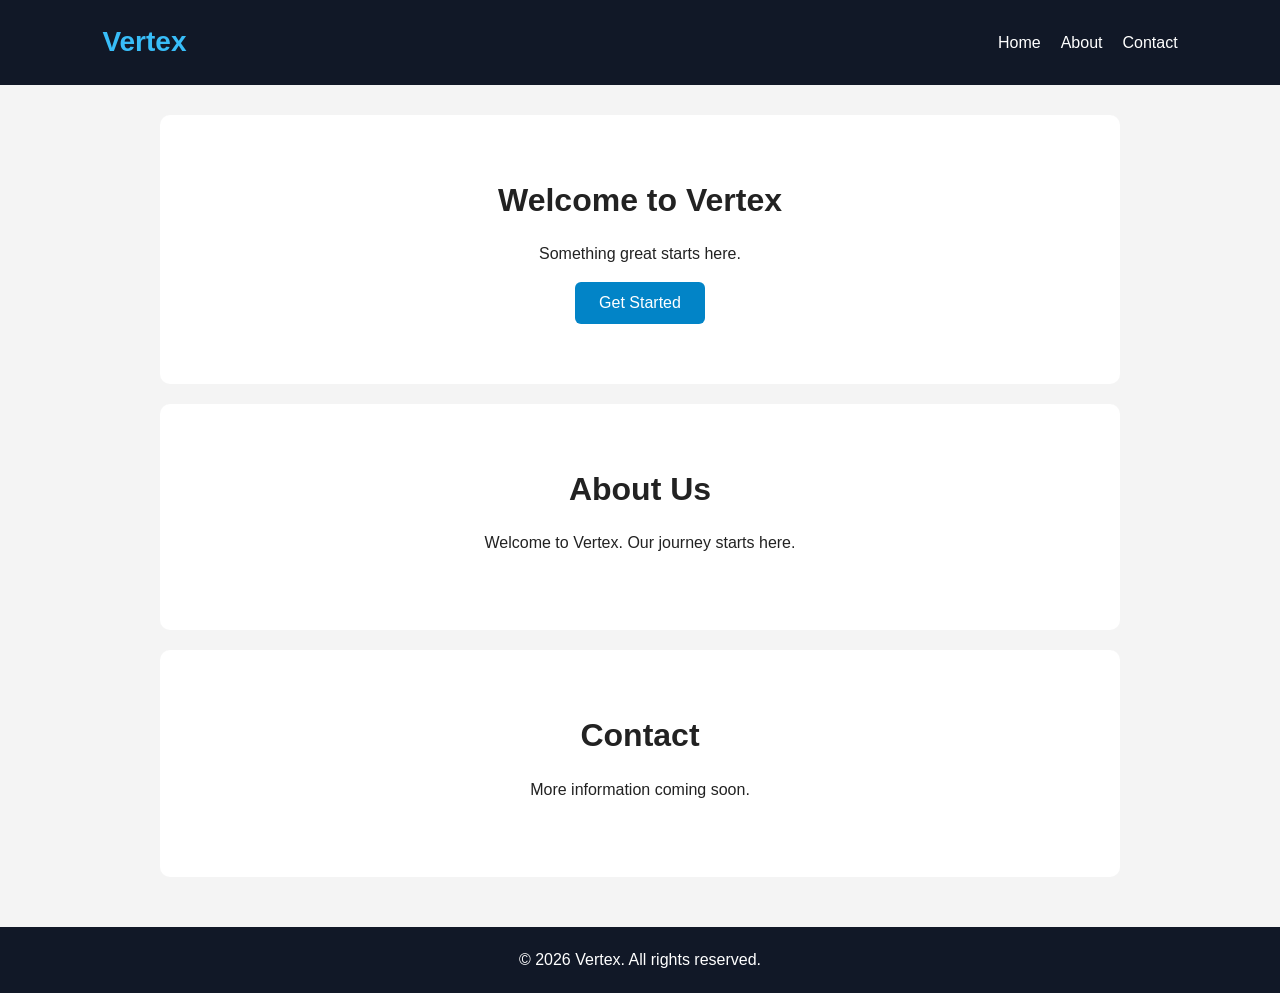
==== frontend/index.html @ fb4f537f "Initial website commit" ====
<!DOCTYPE html>

<html lang="en">
<head>
    <meta charset="UTF-8">
    <meta name="viewport" content="width=device-width, initial-scale=1.0">
    <title>Vertex</title>
    <link rel="stylesheet" href="css/style.css">
</head>
<body>


<header>
    <h1>Vertex</h1>
    <nav>
        <a href="#home">Home</a>
        <a href="#about">About</a>
        <a href="#contact">Contact</a>
    </nav>
</header>

<main>
    <section id="home">
        <h2>Welcome to Vertex</h2>
        <p>Something great starts here.</p>
        <button id="welcomeButton">Get Started</button>
    </section>

    <section id="about">
        <h2>About Us</h2>
        <p>Welcome to Vertex. Our journey starts here.</p>
    </section>

    <section id="contact">
        <h2>Contact</h2>
        <p>More information coming soon.</p>
    </section>
</main>

<footer>
    <p>&copy; <span id="year"></span> Vertex. All rights reserved.</p>
</footer>

<script src="js/script.js"></script>


</body>
</html>
---- frontend/css/style.css ----
* {
  margin: 0;
  padding: 0;
  box-sizing: border-box;
  }

html {
scroll-behavior: smooth;
}

body {
font-family: Arial, sans-serif;
background-color: #f4f4f4;
color: #222;
line-height: 1.6;
}

header {
background-color: #111827;
color: white;
padding: 20px 8%;
display: flex;
justify-content: space-between;
align-items: center;
flex-wrap: wrap;
gap: 15px;
}

header h1 {
font-size: 28px;
color: #38bdf8;
}

nav {
display: flex;
gap: 20px;
}

nav a {
color: white;
text-decoration: none;
}

nav a:hover {
color: #38bdf8;
}

main {
max-width: 1000px;
margin: auto;
padding: 30px 20px;
}

section {
padding: 60px 20px;
margin-bottom: 20px;
text-align: center;
background-color: white;
border-radius: 10px;
}

section h2 {
margin-bottom: 15px;
font-size: 32px;
}

section p {
margin-bottom: 15px;
}

button {
padding: 12px 24px;
background-color: #0284c7;
color: white;
border: none;
border-radius: 6px;
cursor: pointer;
font-size: 16px;
}

button:hover {
background-color: #0369a1;
}

footer {
background-color: #111827;
color: white;
text-align: center;
padding: 20px;
}

@media (max-width: 600px) {
header {
flex-direction: column;
text-align: center;
}


nav {
    flex-wrap: wrap;
    justify-content: center;
}

section {
    padding: 40px 15px;
}


}
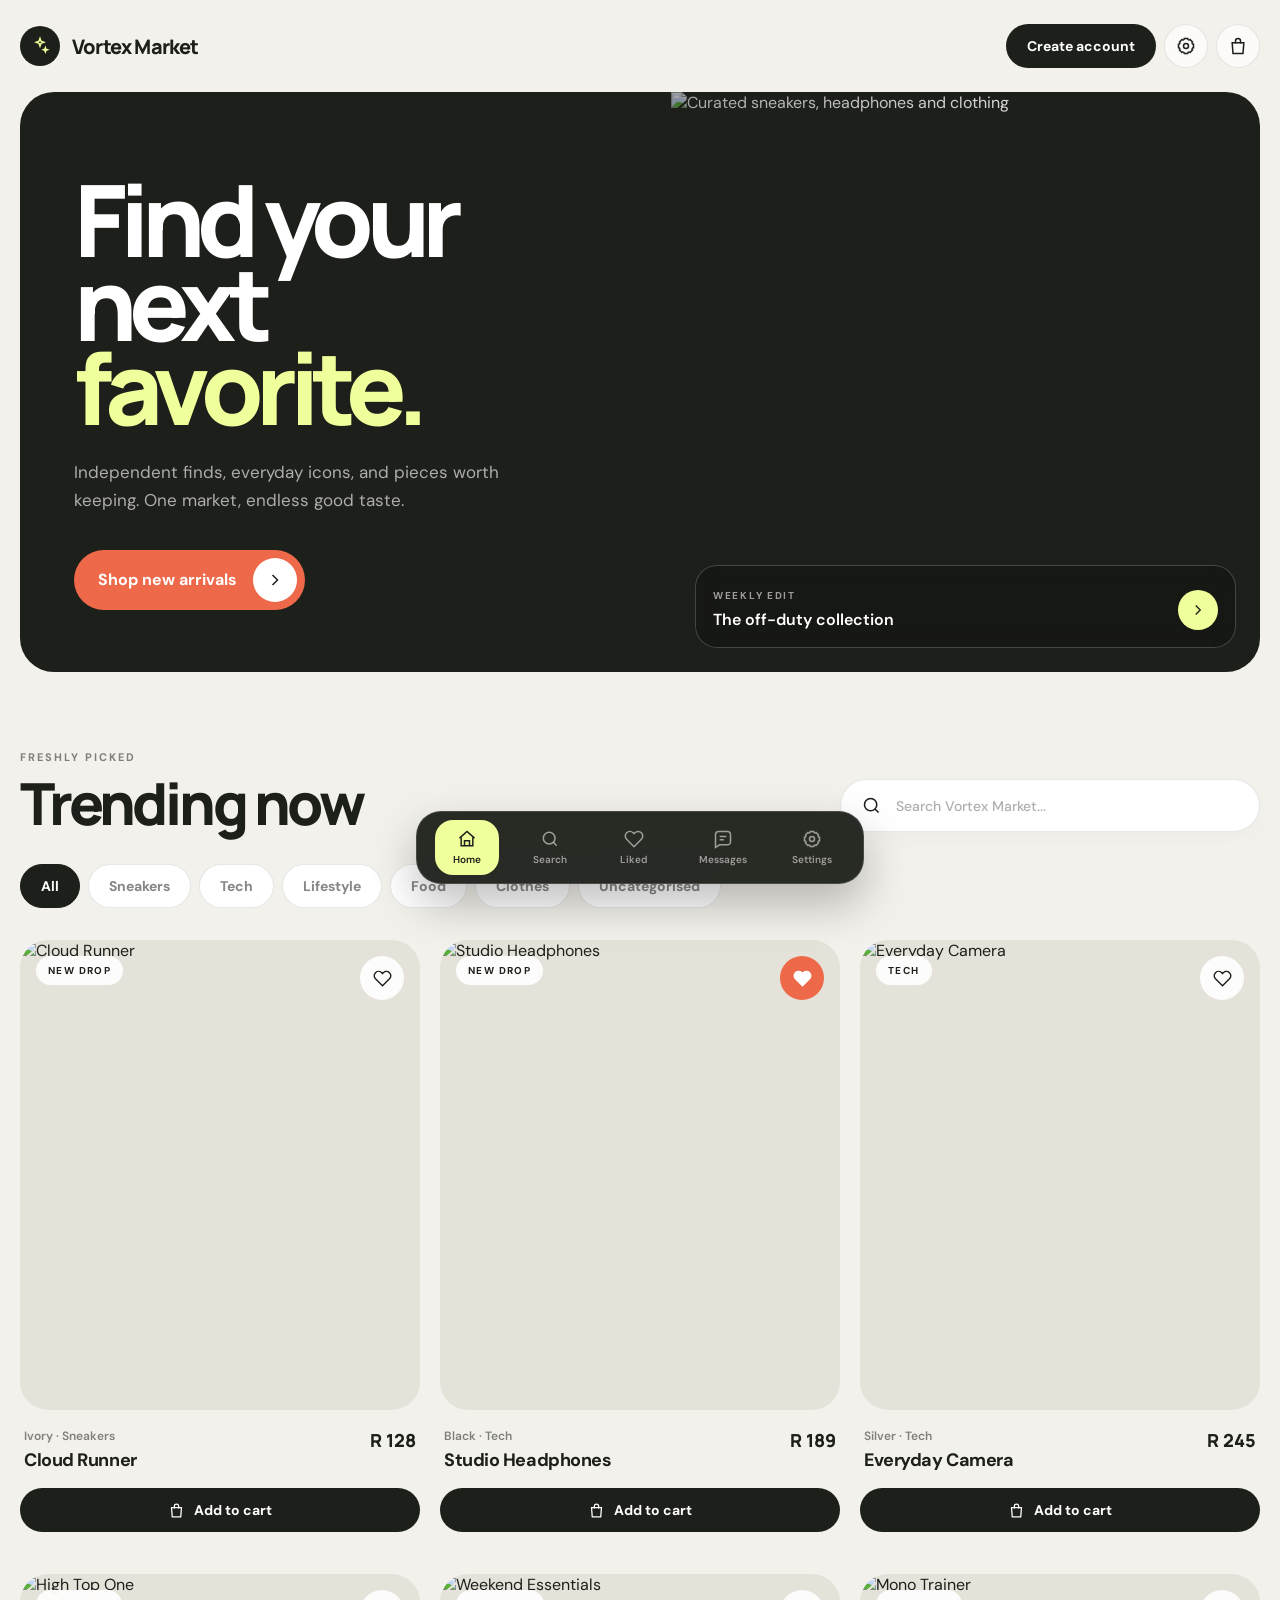
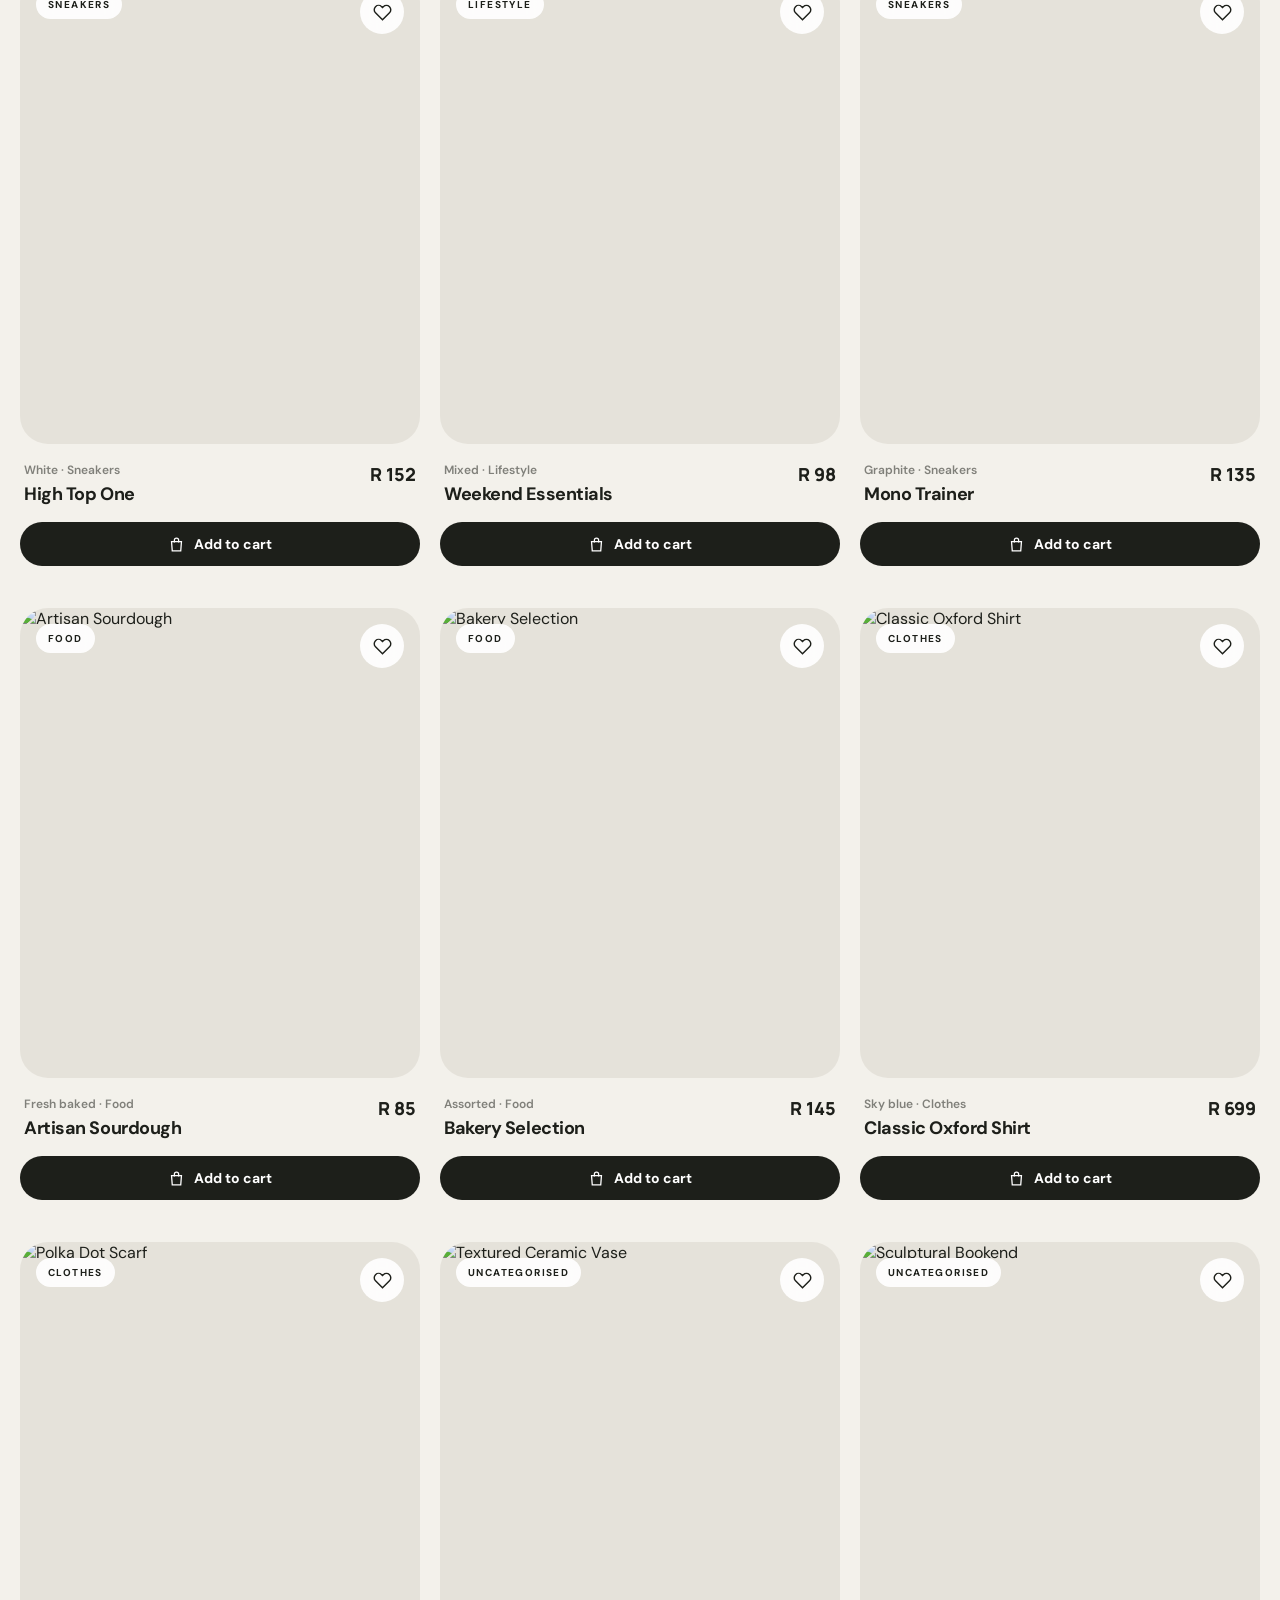
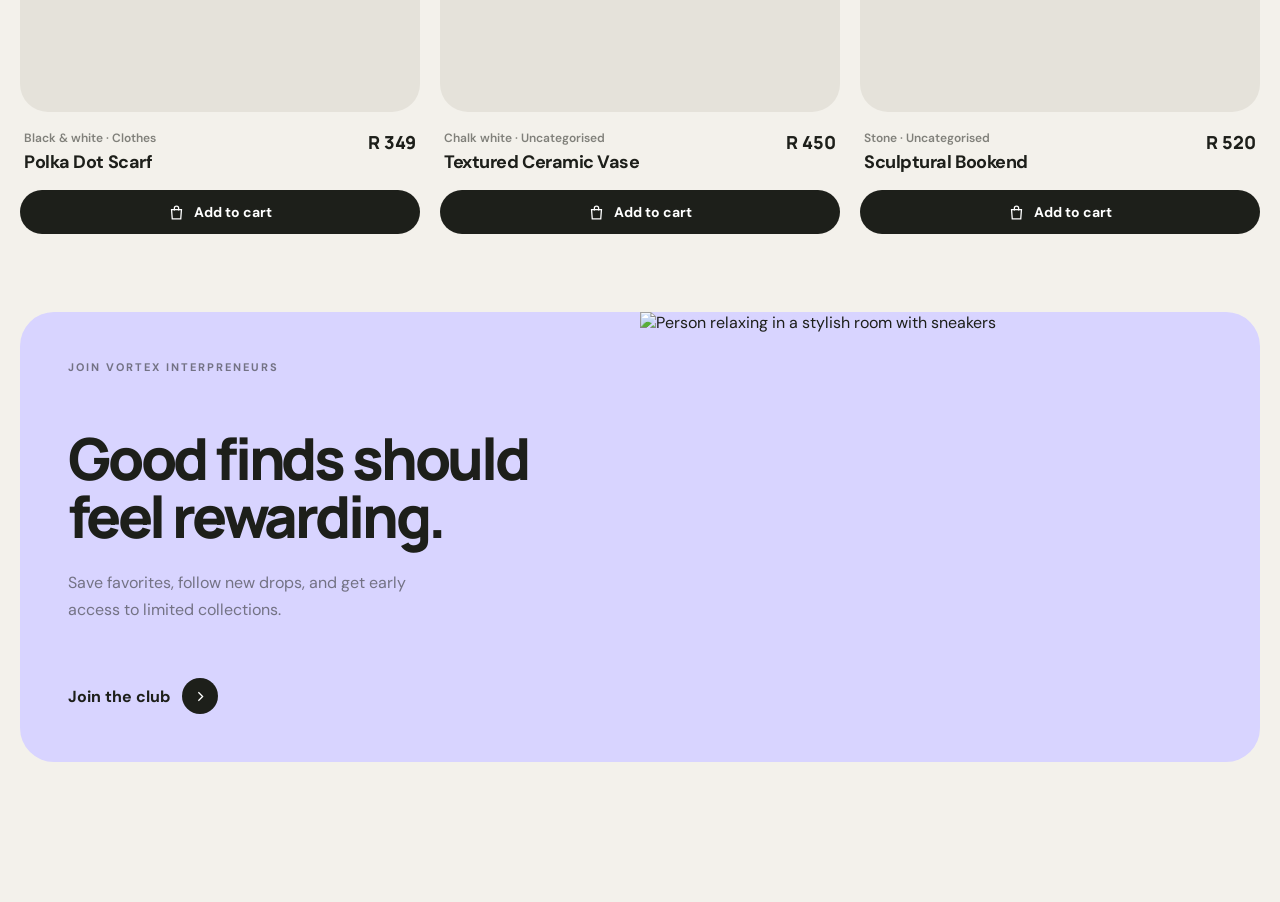
==== commit 9107c41d: "live 4" ====
--- a/frontend/index.html
+++ b/frontend/index.html
@@ -1,48 +1,241 @@
-<!DOCTYPE html>
-
+<!doctype html>
 <html lang="en">
-<head>
-    <meta charset="UTF-8">
-    <meta name="viewport" content="width=device-width, initial-scale=1.0">
-    <title>Vertex</title>
-    <link rel="stylesheet" href="css/style.css">
-</head>
-<body>
-
-
-<header>
-    <h1>Vertex</h1>
-    <nav>
-        <a href="#home">Home</a>
-        <a href="#about">About</a>
-        <a href="#contact">Contact</a>
+  <head>
+    <meta charset="UTF-8" />
+    <meta name="viewport" content="width=device-width, initial-scale=1.0" />
+    <meta
+      name="description"
+      content="Vortex Market — curated sneakers, tech, and lifestyle finds."
+    />
+    <title>Vortex Market</title>
+    <link rel="stylesheet" href="css/style.css" />
+  </head>
+
+  <body>
+    <!-- =========================================================
+         HTML SECTION — All visible page content starts here
+         ========================================================= -->
+
+    <!-- HEADER: brand, account, settings, and cart controls -->
+    <header class="header page-width" style="position: static">
+      <button class="brand" id="brandButton" type="button">
+        <span class="brand-mark" aria-hidden="true">
+          <svg width="20" height="20" viewBox="0 0 24 24" fill="none" stroke="currentColor" stroke-width="1.8">
+            <path d="m12 3 1.2 3.3 3.3 1.2-3.3 1.2L12 12l-1.2-3.3-3.3-1.2 3.3-1.2L12 3Z" />
+            <path d="m18.5 14 .7 1.8 1.8.7-1.8.7-.7 1.8-.7-1.8-1.8-.7 1.8-.7.7-1.8Z" />
+          </svg>
+        </span>
+        Vortex Market
+      </button>
+
+      <div class="header-actions">
+        <button class="account-button open-account" type="button">Create account</button>
+        <button class="round-button open-settings" aria-label="Open settings" type="button">
+          <svg width="20" height="20" viewBox="0 0 24 24" fill="none" stroke="currentColor" stroke-width="1.8">
+            <circle cx="12" cy="12" r="3" />
+            <path d="M19.4 15a1.7 1.7 0 0 0 .34 1.88l-2.83 2.83A1.7 1.7 0 0 0 15 19.4 1.7 1.7 0 0 0 14 21h-4a1.7 1.7 0 0 0-1.06-1.6 1.7 1.7 0 0 0-1.88.34l-2.83-2.83A1.7 1.7 0 0 0 4.6 15 1.7 1.7 0 0 0 3 14v-4a1.7 1.7 0 0 0 1.6-1.06 1.7 1.7 0 0 0-.34-1.88l2.83-2.83A1.7 1.7 0 0 0 9 4.6 1.7 1.7 0 0 0 10 3h4a1.7 1.7 0 0 0 1.06 1.6 1.7 1.7 0 0 0 1.88-.34l2.83 2.83A1.7 1.7 0 0 0 19.4 9 1.7 1.7 0 0 0 21 10v4a1.7 1.7 0 0 0-1.6 1Z" />
+          </svg>
+        </button>
+        <button class="round-button" aria-label="Open shopping cart" id="cartIconButton" type="button">
+          <svg width="20" height="20" viewBox="0 0 24 24" fill="none" stroke="currentColor" stroke-width="1.8">
+            <path d="M5 8h14l-1 13H6L5 8Z" />
+            <path d="M9 9V6a3 3 0 0 1 6 0v3" />
+          </svg>
+          <span class="cart-count" id="cartCount">0</span>
+        </button>
+      </div>
+    </header>
+
+    <main class="page-width">
+      <!-- HERO: main introduction and featured collection -->
+      <section class="hero">
+        <div class="hero-copy">
+          <div>
+            <h1 class="display-font">Find your<br />next <span>favorite.</span></h1>
+            <p class="hero-description">
+              Independent finds, everyday icons, and pieces worth keeping.
+              One market, endless good taste.
+            </p>
+            <button class="primary-button" id="shopButton" type="button">
+              Shop new arrivals
+              <span class="button-arrow">
+                <svg width="20" height="20" viewBox="0 0 24 24" fill="none" stroke="currentColor" stroke-width="1.8">
+                  <path d="m9 18 6-6-6-6" />
+                </svg>
+              </span>
+            </button>
+            <button class="mobile-account open-account" type="button">Create an account</button>
+          </div>
+        </div>
+
+        <div class="hero-image">
+          <img
+            src="https://images.unsplash.com/photo-1713929689473-572aeaa5ae12?auto=format&fit=crop&w=1400&q=90"
+            alt="Curated sneakers, headphones and clothing"
+          />
+          <div class="image-caption">
+            <div>
+              <small>Weekly edit</small>
+              <p>The off-duty collection</p>
+            </div>
+            <span class="caption-arrow">
+              <svg width="18" height="18" viewBox="0 0 24 24" fill="none" stroke="currentColor" stroke-width="1.8">
+                <path d="m9 18 6-6-6-6" />
+              </svg>
+            </span>
+          </div>
+        </div>
+      </section>
+
+      <!-- PRODUCT CATALOGUE: search, category filters, and product cards -->
+      <section class="products-section" id="products">
+        <div class="products-heading">
+          <div>
+            <p class="eyebrow">Freshly picked</p>
+            <h2>Trending now</h2>
+          </div>
+          <label class="search-box">
+            <svg width="21" height="21" viewBox="0 0 24 24" fill="none" stroke="currentColor" stroke-width="1.8">
+              <circle cx="11" cy="11" r="7" />
+              <path d="m20 20-4-4" />
+            </svg>
+            <input id="searchInput" type="search" placeholder="Search Vortex Market..." aria-label="Search the market" />
+          </label>
+        </div>
+
+        <div class="categories" aria-label="Product categories">
+          <button class="category-button active" data-category="All" type="button">All</button>
+          <button class="category-button" data-category="Sneakers" type="button">Sneakers</button>
+          <button class="category-button" data-category="Tech" type="button">Tech</button>
+          <button class="category-button" data-category="Lifestyle" type="button">Lifestyle</button>
+          <button class="category-button" data-category="Food" type="button">Food</button>
+          <button class="category-button" data-category="Clothes" type="button">Clothes</button>
+          <button class="category-button" data-category="Uncategorised" type="button">Uncategorised</button>
+        </div>
+
+        <!-- JavaScript places the product cards inside this grid. -->
+        <div class="product-grid" id="productGrid"></div>
+
+        <div class="empty-state" id="emptyState">
+          <h3>No finds yet</h3>
+          <p>Try another search or category.</p>
+        </div>
+      </section>
+
+      <!-- PROMOTION: invitation to join Vortex Market -->
+      <section class="promo">
+        <div class="promo-copy">
+          <button class="eyebrow promo-account-link open-account" type="button">
+            Join Vortex Interpreneurs
+          </button>
+          <div>
+            <h2>Good finds should feel rewarding.</h2>
+            <p class="promo-description">
+              Save favorites, follow new drops, and get early access to limited collections.
+            </p>
+            <button class="text-button open-account" type="button">
+              Join the club
+              <span>
+                <svg width="17" height="17" viewBox="0 0 24 24" fill="none" stroke="currentColor" stroke-width="1.8">
+                  <path d="m9 18 6-6-6-6" />
+                </svg>
+              </span>
+            </button>
+          </div>
+        </div>
+        <div class="promo-image">
+          <img
+            src="https://images.unsplash.com/photo-1677506061825-7fa34e588274?auto=format&fit=crop&w=1200&q=85"
+            alt="Person relaxing in a stylish room with sneakers"
+          />
+        </div>
+      </section>
+    </main>
+
+    <!-- SETTINGS PANEL: shopper preferences -->
+    <aside class="settings-panel" id="settingsPanel">
+      <div class="panel-heading">
+        <div>
+          <p class="eyebrow">Preferences</p>
+          <h2>Market settings</h2>
+        </div>
+        <button class="close-button" id="closeSettings" aria-label="Close settings" type="button">&times;</button>
+      </div>
+      <label class="setting-row">Price alerts <input type="checkbox" checked /></label>
+      <label class="setting-row">New drop updates <input type="checkbox" checked /></label>
+    </aside>
+
+    <!-- ACCOUNT MODAL: registration form -->
+    <div class="modal-backdrop" id="accountBackdrop">
+      <section class="account-modal" role="dialog" aria-modal="true" aria-labelledby="accountTitle">
+        <div class="panel-heading">
+          <div>
+            <h2 id="accountTitle">Create account</h2>
+          </div>
+          <button class="close-button" id="closeAccount" aria-label="Close account form" type="button">&times;</button>
+        </div>
+        <form class="account-form" id="accountForm">
+          <label>
+            Full name
+            <input type="text" placeholder="Your name" required />
+          </label>
+          <label>
+            Email address
+            <input type="email" placeholder="you@example.com" required />
+          </label>
+          <label>
+            Password
+            <input name="password" type="password" placeholder="At least 6 characters" minlength="6" required />
+          </label>
+          <label>
+            Confirm password
+            <input name="confirmPassword" type="password" placeholder="Enter your password again" minlength="6" required />
+          </label>
+          <button class="submit-button" type="submit">Create my account</button>
+          <p class="form-note">By joining, you agree to the Vortex Market terms.</p>
+        </form>
+      </section>
+    </div>
+
+    <!-- BOTTOM NAVIGATION: home, search, liked items, messages, and settings -->
+    <nav class="bottom-nav" aria-label="Main navigation">
+      <button class="nav-button active" data-action="home" type="button">
+        <svg width="20" height="20" viewBox="0 0 24 24" fill="none" stroke="currentColor" stroke-width="1.8">
+          <path d="m3 11 9-8 9 8" />
+          <path d="M5 10v10h14V10M9 20v-6h6v6" />
+        </svg>
+        Home
+      </button>
+      <button class="nav-button" data-action="search" type="button">
+        <svg width="20" height="20" viewBox="0 0 24 24" fill="none" stroke="currentColor" stroke-width="1.8">
+          <circle cx="11" cy="11" r="7" />
+          <path d="m20 20-4-4" />
+        </svg>
+        Search
+      </button>
+      <button class="nav-button" data-action="liked" type="button">
+        <svg width="20" height="20" viewBox="0 0 24 24" fill="none" stroke="currentColor" stroke-width="1.8">
+          <path d="M20.84 4.61a5.5 5.5 0 0 0-7.78 0L12 5.67l-1.06-1.06a5.5 5.5 0 0 0-7.78 7.78L12 21.23l8.84-8.84a5.5 5.5 0 0 0 0-7.78Z" />
+        </svg>
+        Liked
+      </button>
+      <button class="nav-button" data-action="messages" type="button">
+        <svg width="20" height="20" viewBox="0 0 24 24" fill="none" stroke="currentColor" stroke-width="1.8">
+          <path d="M21 15a4 4 0 0 1-4 4H8l-5 3V7a4 4 0 0 1 4-4h10a4 4 0 0 1 4 4Z" />
+          <path d="M8 9h8M8 13h5" />
+        </svg>
+        Messages
+      </button>
+      <button class="nav-button open-settings" data-action="settings" type="button">
+        <svg width="20" height="20" viewBox="0 0 24 24" fill="none" stroke="currentColor" stroke-width="1.8">
+          <circle cx="12" cy="12" r="3" />
+          <path d="M19.4 15a1.7 1.7 0 0 0 .34 1.88l-2.83 2.83A1.7 1.7 0 0 0 15 19.4 1.7 1.7 0 0 0 14 21h-4a1.7 1.7 0 0 0-1.06-1.6 1.7 1.7 0 0 0-1.88.34l-2.83-2.83A1.7 1.7 0 0 0 4.6 15 1.7 1.7 0 0 0 3 14v-4a1.7 1.7 0 0 0 1.6-1.06 1.7 1.7 0 0 0-.34-1.88l2.83-2.83A1.7 1.7 0 0 0 9 4.6 1.7 1.7 0 0 0 10 3h4a1.7 1.7 0 0 0 1.06 1.6 1.7 1.7 0 0 0 1.88-.34l2.83 2.83A1.7 1.7 0 0 0 19.4 9 1.7 1.7 0 0 0 21 10v4a1.7 1.7 0 0 0-1.6 1Z" />
+        </svg>
+        Settings
+      </button>
     </nav>
-</header>
-
-<main>
-    <section id="home">
-        <h2>Welcome to Vertex</h2>
-        <p>Something great starts here.</p>
-        <button id="welcomeButton">Get Started</button>
-    </section>
-
-    <section id="about">
-        <h2>About Us</h2>
-        <p>Welcome to Vertex. Our journey starts here.</p>
-    </section>
-
-    <section id="contact">
-        <h2>Contact</h2>
-        <p>More information coming soon.</p>
-    </section>
-</main>
-
-<footer>
-    <p>&copy; <span id="year"></span> Vertex. All rights reserved.</p>
-</footer>
-
-<script src="js/script.js"></script>
-
-
-</body>
+
+    <div class="toast" id="toast" role="status"></div>
+    <script src="js/script.js" defer></script>
+  </body>
 </html>
--- a/frontend/css/style.css
+++ b/frontend/css/style.css
@@ -1,109 +1,940 @@
+@import url("https://fonts.googleapis.com/css2?family=DM+Sans:wght@400;500;600;700&family=Manrope:wght@600;700;800&display=swap");
+
+/* 1. Global settings and base styles */
+:root {
+  --ink: #1d1f1a;
+  --paper: #f3f1eb;
+  --white: #ffffff;
+  --orange: #ee684a;
+  --lime: #efff9b;
+  --purple: #d8d4ff;
+  --muted: rgba(23, 24, 20, 0.52);
+  --line: rgba(23, 24, 20, 0.1);
+}
+
 * {
+  box-sizing: border-box;
+}
+
+html {
+  scroll-behavior: smooth;
+}
+
+body {
   margin: 0;
+  min-width: 320px;
+  min-height: 100vh;
+  background: var(--paper);
+  color: var(--ink);
+  font-family: "DM Sans", sans-serif;
+}
+
+body.modal-open {
+  overflow: hidden;
+}
+
+button,
+input {
+  font: inherit;
+}
+
+button {
+  border: 0;
+  cursor: pointer;
+}
+
+img {
+  display: block;
+  max-width: 100%;
+}
+
+.display-font {
+  font-family: "Manrope", sans-serif;
+}
+
+.page-width {
+  width: min(100% - 40px, 1344px);
+  margin-inline: auto;
+}
+
+/* 2. Header and action buttons */
+.header {
+  display: flex;
+  align-items: center;
+  justify-content: space-between;
+  padding-block: 24px;
+}
+
+.brand {
+  display: flex;
+  align-items: center;
+  gap: 12px;
   padding: 0;
-  box-sizing: border-box;
-  }
-
-html {
-scroll-behavior: smooth;
-}
-
-body {
-font-family: Arial, sans-serif;
-background-color: #f4f4f4;
-color: #222;
-line-height: 1.6;
-}
-
-header {
-background-color: #111827;
-color: white;
-padding: 20px 8%;
-display: flex;
-justify-content: space-between;
-align-items: center;
-flex-wrap: wrap;
-gap: 15px;
-}
-
-header h1 {
-font-size: 28px;
-color: #38bdf8;
-}
-
-nav {
-display: flex;
-gap: 20px;
-}
-
-nav a {
-color: white;
-text-decoration: none;
-}
-
-nav a:hover {
-color: #38bdf8;
-}
-
-main {
-max-width: 1000px;
-margin: auto;
-padding: 30px 20px;
-}
-
-section {
-padding: 60px 20px;
-margin-bottom: 20px;
-text-align: center;
-background-color: white;
-border-radius: 10px;
-}
-
-section h2 {
-margin-bottom: 15px;
-font-size: 32px;
-}
-
-section p {
-margin-bottom: 15px;
-}
-
-button {
-padding: 12px 24px;
-background-color: #0284c7;
-color: white;
-border: none;
-border-radius: 6px;
-cursor: pointer;
-font-size: 16px;
-}
-
-button:hover {
-background-color: #0369a1;
-}
-
-footer {
-background-color: #111827;
-color: white;
-text-align: center;
-padding: 20px;
-}
-
-@media (max-width: 600px) {
-header {
-flex-direction: column;
-text-align: center;
-}
-
-
-nav {
-    flex-wrap: wrap;
-    justify-content: center;
-}
-
-section {
-    padding: 40px 15px;
-}
-
-
-}
+  background: transparent;
+  color: var(--ink);
+  font-family: "Manrope", sans-serif;
+  font-size: 20px;
+  font-weight: 800;
+  letter-spacing: -0.04em;
+}
+
+.brand-mark {
+  display: grid;
+  width: 40px;
+  height: 40px;
+  place-items: center;
+  border-radius: 50%;
+  background: var(--ink);
+  color: var(--lime);
+  transition: transform 180ms ease;
+}
+
+.brand:hover .brand-mark {
+  transform: rotate(12deg);
+}
+
+.header-actions {
+  display: flex;
+  align-items: center;
+  gap: 8px;
+}
+
+.round-button {
+  position: relative;
+  display: grid;
+  width: 44px;
+  height: 44px;
+  place-items: center;
+  border: 1px solid var(--line);
+  border-radius: 50%;
+  background: rgba(255, 255, 255, 0.72);
+  color: var(--ink);
+  transition:
+    transform 180ms ease,
+    background 180ms ease;
+}
+
+.round-button:hover {
+  transform: translateY(-2px);
+  background: var(--white);
+}
+
+.account-button {
+  padding: 13px 21px;
+  border-radius: 999px;
+  background: var(--ink);
+  color: var(--white);
+  font-size: 14px;
+  font-weight: 700;
+  transition: transform 180ms ease;
+}
+
+.account-button:hover {
+  transform: translateY(-2px);
+}
+
+.cart-count {
+  position: absolute;
+  top: -5px;
+  right: -5px;
+  display: none;
+  min-width: 20px;
+  height: 20px;
+  padding-inline: 5px;
+  place-items: center;
+  border-radius: 999px;
+  background: var(--orange);
+  color: var(--white);
+  font-size: 10px;
+  font-weight: 700;
+}
+
+.cart-count.visible {
+  display: grid;
+}
+
+/* 3. Hero section */
+.hero {
+  display: grid;
+  min-height: 580px;
+  overflow: hidden;
+  border-radius: 34px;
+  background: var(--ink);
+  color: var(--white);
+  grid-template-columns: 1.05fr 0.95fr;
+}
+
+.hero-copy {
+  z-index: 1;
+  display: flex;
+  flex-direction: column;
+  justify-content: space-between;
+  padding: 54px;
+}
+
+.pill {
+  width: fit-content;
+  padding: 9px 16px;
+  border: 1px solid rgba(255, 255, 255, 0.2);
+  border-radius: 999px;
+  background: rgba(255, 255, 255, 0.1);
+  font-size: 11px;
+  font-weight: 700;
+  letter-spacing: 0.2em;
+  text-transform: uppercase;
+}
+
+.hero h1 {
+  margin: 32px 0 0;
+  font-size: clamp(58px, 7.8vw, 118px);
+  font-weight: 800;
+  letter-spacing: -0.075em;
+  line-height: 0.84;
+}
+
+.hero h1 span {
+  color: var(--lime);
+}
+
+.hero-description {
+  max-width: 440px;
+  margin: 28px 0 36px;
+  color: rgba(255, 255, 255, 0.64);
+  font-size: 17px;
+  line-height: 1.65;
+}
+
+.primary-button {
+  display: flex;
+  width: fit-content;
+  align-items: center;
+  gap: 16px;
+  padding: 8px 8px 8px 24px;
+  border-radius: 999px;
+  background: var(--orange);
+  color: var(--white);
+  font-weight: 700;
+  transition:
+    transform 180ms ease,
+    background 180ms ease;
+}
+
+.primary-button:hover {
+  transform: translateY(-3px);
+  background: #f27659;
+}
+
+.button-arrow {
+  display: grid;
+  width: 44px;
+  height: 44px;
+  place-items: center;
+  border-radius: 50%;
+  background: var(--white);
+  color: var(--ink);
+}
+
+.mobile-account {
+  display: none;
+  width: fit-content;
+  margin-top: 16px;
+  padding: 0;
+  border-bottom: 1px solid rgba(255, 255, 255, 0.3);
+  background: transparent;
+  color: rgba(255, 255, 255, 0.75);
+  font-size: 14px;
+  font-weight: 700;
+}
+
+.hero-image {
+  position: relative;
+  min-height: 420px;
+  overflow: hidden;
+}
+
+.hero-image > img {
+  width: 100%;
+  height: 100%;
+  object-fit: cover;
+}
+
+.hero-image::after {
+  position: absolute;
+  inset: 0;
+  background: linear-gradient(90deg, rgba(29, 31, 26, 0.4), transparent);
+  content: "";
+}
+
+.image-caption {
+  position: absolute;
+  z-index: 1;
+  right: 24px;
+  bottom: 24px;
+  left: 24px;
+  display: flex;
+  align-items: end;
+  justify-content: space-between;
+  padding: 17px;
+  border: 1px solid rgba(255, 255, 255, 0.2);
+  border-radius: 22px;
+  background: rgba(0, 0, 0, 0.22);
+  backdrop-filter: blur(12px);
+}
+
+.image-caption small {
+  color: rgba(255, 255, 255, 0.58);
+  font-size: 10px;
+  font-weight: 700;
+  letter-spacing: 0.17em;
+  text-transform: uppercase;
+}
+
+.image-caption p {
+  margin: 5px 0 0;
+  font-weight: 600;
+}
+
+.caption-arrow {
+  display: grid;
+  width: 40px;
+  height: 40px;
+  place-items: center;
+  border-radius: 50%;
+  background: var(--lime);
+  color: var(--ink);
+}
+
+/* 4. Product catalogue, search, and filters */
+.products-section {
+  padding-block: 78px;
+  scroll-margin-top: 24px;
+}
+
+.products-heading {
+  display: flex;
+  align-items: end;
+  justify-content: space-between;
+  gap: 30px;
+}
+
+.eyebrow {
+  margin: 0;
+  color: var(--muted);
+  font-size: 11px;
+  font-weight: 700;
+  letter-spacing: 0.18em;
+  text-transform: uppercase;
+}
+
+.products-heading h2,
+.promo h2 {
+  margin: 10px 0 0;
+  font-family: "Manrope", sans-serif;
+  font-size: clamp(40px, 5vw, 58px);
+  font-weight: 800;
+  letter-spacing: -0.055em;
+  line-height: 1;
+}
+
+.search-box {
+  display: flex;
+  width: min(100%, 420px);
+  align-items: center;
+  gap: 12px;
+  padding: 15px 20px;
+  border: 1px solid var(--line);
+  border-radius: 999px;
+  background: var(--white);
+  box-shadow: 0 5px 18px rgba(0, 0, 0, 0.025);
+}
+
+.search-box input {
+  width: 100%;
+  border: 0;
+  outline: 0;
+  background: transparent;
+  color: var(--ink);
+  font-size: 14px;
+  font-weight: 500;
+}
+
+.search-box input::placeholder {
+  color: rgba(23, 24, 20, 0.35);
+}
+
+.categories {
+  display: flex;
+  gap: 8px;
+  margin-top: 32px;
+  overflow-x: auto;
+  scrollbar-width: none;
+}
+
+.categories::-webkit-scrollbar {
+  display: none;
+}
+
+.category-button {
+  flex: 0 0 auto;
+  padding: 12px 20px;
+  border: 1px solid var(--line);
+  border-radius: 999px;
+  background: var(--white);
+  color: var(--muted);
+  font-size: 14px;
+  font-weight: 700;
+  transition: 180ms ease;
+}
+
+.category-button:hover {
+  border-color: rgba(0, 0, 0, 0.28);
+  color: var(--ink);
+}
+
+.category-button.active {
+  border-color: var(--ink);
+  background: var(--ink);
+  color: var(--white);
+}
+
+.product-grid {
+  display: grid;
+  margin-top: 32px;
+  gap: 42px 20px;
+  grid-template-columns: repeat(3, 1fr);
+}
+
+.product-card {
+  min-width: 0;
+  animation: reveal 500ms both;
+}
+
+.product-image {
+  position: relative;
+  aspect-ratio: 4 / 4.7;
+  overflow: hidden;
+  border-radius: 28px;
+  background: #e5e2da;
+}
+
+.product-image img {
+  width: 100%;
+  height: 100%;
+  object-fit: cover;
+  transition: transform 600ms ease;
+}
+
+.product-card:hover .product-image img {
+  transform: scale(1.04);
+}
+
+.product-tag {
+  position: absolute;
+  top: 16px;
+  left: 16px;
+  padding: 8px 12px;
+  border-radius: 999px;
+  background: rgba(255, 255, 255, 0.9);
+  font-size: 10px;
+  font-weight: 700;
+  letter-spacing: 0.14em;
+  text-transform: uppercase;
+  backdrop-filter: blur(8px);
+}
+
+.like-button {
+  position: absolute;
+  top: 16px;
+  right: 16px;
+  display: grid;
+  width: 44px;
+  height: 44px;
+  place-items: center;
+  border-radius: 50%;
+  background: rgba(255, 255, 255, 0.9);
+  color: var(--ink);
+  backdrop-filter: blur(8px);
+  transition:
+    transform 180ms ease,
+    background 180ms ease;
+}
+
+.like-button:hover {
+  transform: scale(1.07);
+}
+
+.like-button.liked {
+  background: var(--orange);
+  color: var(--white);
+}
+
+.like-button.liked svg {
+  fill: currentColor;
+}
+
+.product-info {
+  display: flex;
+  align-items: start;
+  justify-content: space-between;
+  gap: 18px;
+  padding: 18px 4px 0;
+}
+
+.product-meta {
+  margin: 0;
+  color: var(--muted);
+  font-size: 12px;
+  font-weight: 600;
+}
+
+.product-name {
+  margin: 4px 0 0;
+  font-size: 18px;
+  font-weight: 700;
+  letter-spacing: -0.025em;
+}
+
+.product-price {
+  margin: 0;
+  font-family: "Manrope", sans-serif;
+  font-size: 18px;
+  font-weight: 800;
+}
+
+.cart-button {
+  display: flex;
+  width: 100%;
+  align-items: center;
+  justify-content: center;
+  gap: 9px;
+  margin-top: 16px;
+  padding: 13px;
+  border-radius: 999px;
+  background: var(--ink);
+  color: var(--white);
+  font-size: 14px;
+  font-weight: 700;
+  transition: background 180ms ease;
+}
+
+.cart-button:hover {
+  background: var(--orange);
+}
+
+.cart-button.added {
+  background: var(--purple);
+  color: var(--ink);
+}
+
+.empty-state {
+  display: none;
+  margin-top: 32px;
+  padding: 70px 20px;
+  border: 1px dashed rgba(0, 0, 0, 0.2);
+  border-radius: 28px;
+  text-align: center;
+}
+
+.empty-state h3 {
+  margin: 0;
+  font-size: 21px;
+}
+
+.empty-state p {
+  margin: 8px 0 0;
+  color: var(--muted);
+  font-size: 14px;
+}
+
+/* 5. Promotional section */
+.promo {
+  display: grid;
+  overflow: hidden;
+  margin-bottom: 140px;
+  border-radius: 34px;
+  background: var(--purple);
+  grid-template-columns: 1fr 1fr;
+}
+
+.promo-copy {
+  display: flex;
+  flex-direction: column;
+  justify-content: space-between;
+  padding: 48px;
+}
+
+.promo h2 {
+  max-width: 520px;
+  margin-top: 55px;
+}
+
+.promo-description {
+  max-width: 390px;
+  margin: 24px 0 55px;
+  color: var(--muted);
+  line-height: 1.7;
+}
+
+.promo-account-link {
+  padding: 0;
+  background: transparent;
+  text-align: left;
+}
+
+.promo-account-link:hover {
+  text-decoration: underline;
+}
+
+.text-button {
+  display: flex;
+  width: fit-content;
+  align-items: center;
+  gap: 12px;
+  padding: 0;
+  background: transparent;
+  color: var(--ink);
+  font-weight: 700;
+}
+
+.text-button span {
+  display: grid;
+  width: 36px;
+  height: 36px;
+  place-items: center;
+  border-radius: 50%;
+  background: var(--ink);
+  color: var(--white);
+}
+
+.promo-image {
+  min-height: 430px;
+}
+
+.promo-image img {
+  width: 100%;
+  height: 100%;
+  object-fit: cover;
+}
+
+/* 6. Fixed bottom navigation */
+.bottom-nav {
+  position: fixed;
+  z-index: 40;
+  right: 50%;
+  bottom: 16px;
+  display: flex;
+  width: min(calc(100% - 32px), 448px);
+  justify-content: space-around;
+  padding: 8px;
+  transform: translateX(50%);
+  border: 1px solid rgba(255, 255, 255, 0.15);
+  border-radius: 25px;
+  background: rgba(29, 31, 26, 0.95);
+  box-shadow: 0 20px 45px rgba(0, 0, 0, 0.25);
+  backdrop-filter: blur(18px);
+}
+
+.nav-button {
+  display: flex;
+  min-width: 64px;
+  flex-direction: column;
+  align-items: center;
+  gap: 4px;
+  padding: 9px 13px;
+  border-radius: 18px;
+  background: transparent;
+  color: rgba(255, 255, 255, 0.55);
+  font-size: 10px;
+  font-weight: 600;
+  transition: 180ms ease;
+}
+
+.nav-button:hover {
+  color: var(--white);
+}
+
+.nav-button.active {
+  background: var(--lime);
+  color: var(--ink);
+}
+
+.nav-button[data-action="liked"].active svg {
+  fill: currentColor;
+}
+
+/* 7. Settings panel */
+.settings-panel {
+  position: fixed;
+  z-index: 55;
+  top: 80px;
+  right: max(20px, calc((100vw - 1344px) / 2));
+  display: none;
+  width: min(calc(100% - 40px), 288px);
+  padding: 20px;
+  border: 1px solid var(--line);
+  border-radius: 24px;
+  background: var(--white);
+  box-shadow: 0 20px 60px rgba(0, 0, 0, 0.17);
+}
+
+.settings-panel.open {
+  display: block;
+  animation: reveal 220ms both;
+}
+
+.panel-heading {
+  display: flex;
+  align-items: center;
+  justify-content: space-between;
+  margin-bottom: 16px;
+}
+
+.panel-heading h2 {
+  margin: 4px 0 0;
+  font-size: 18px;
+}
+
+.close-button {
+  display: grid;
+  width: 34px;
+  height: 34px;
+  place-items: center;
+  border-radius: 50%;
+  background: rgba(0, 0, 0, 0.05);
+  color: var(--ink);
+  font-size: 20px;
+}
+
+.setting-row {
+  display: flex;
+  align-items: center;
+  justify-content: space-between;
+  padding-block: 16px;
+  border-top: 1px solid var(--line);
+  font-size: 14px;
+  font-weight: 600;
+}
+
+.setting-row input {
+  accent-color: var(--orange);
+}
+
+/* 8. Account modal and form */
+.modal-backdrop {
+  position: fixed;
+  z-index: 60;
+  inset: 0;
+  display: none;
+  place-items: center;
+  padding: 20px;
+  background: rgba(0, 0, 0, 0.42);
+  backdrop-filter: blur(6px);
+}
+
+.modal-backdrop.open {
+  display: grid;
+}
+
+.account-modal {
+  width: min(100%, 440px);
+  padding: 34px;
+  border-radius: 30px;
+  background: #f8f7f2;
+  box-shadow: 0 24px 80px rgba(0, 0, 0, 0.3);
+  animation: reveal 250ms both;
+}
+
+.account-modal h2 {
+  margin: 6px 0 0;
+  font-family: "Manrope", sans-serif;
+  font-size: 31px;
+  letter-spacing: -0.05em;
+}
+
+.account-form {
+  display: grid;
+  gap: 16px;
+  margin-top: 26px;
+}
+
+.account-form label {
+  font-size: 14px;
+  font-weight: 700;
+}
+
+.account-form input {
+  display: block;
+  width: 100%;
+  margin-top: 8px;
+  padding: 15px 16px;
+  border: 1px solid var(--line);
+  border-radius: 16px;
+  outline: 0;
+  background: var(--white);
+  font-size: 14px;
+  font-weight: 500;
+}
+
+.account-form input:focus {
+  border-color: var(--orange);
+  box-shadow: 0 0 0 3px rgba(238, 104, 74, 0.14);
+}
+
+.submit-button {
+  margin-top: 2px;
+  padding: 15px;
+  border-radius: 999px;
+  background: var(--orange);
+  color: var(--white);
+  font-weight: 700;
+}
+
+.form-note {
+  margin: 0;
+  color: var(--muted);
+  font-size: 11px;
+  line-height: 1.6;
+  text-align: center;
+}
+
+/* 9. Toast notifications and small animations */
+.toast {
+  position: fixed;
+  z-index: 80;
+  top: 20px;
+  left: 50%;
+  padding: 12px 18px;
+  transform: translate(-50%, -80px);
+  border-radius: 999px;
+  background: var(--ink);
+  color: var(--white);
+  font-size: 13px;
+  font-weight: 600;
+  opacity: 0;
+  transition: 250ms ease;
+}
+
+.toast.show {
+  transform: translate(-50%, 0);
+  opacity: 1;
+}
+
+svg {
+  flex: 0 0 auto;
+}
+
+/* 10. Animations */
+@keyframes reveal {
+  from {
+    transform: translateY(15px);
+    opacity: 0;
+  }
+  to {
+    transform: translateY(0);
+    opacity: 1;
+  }
+}
+
+/* 11. Responsive layout: tablets and small screens */
+@media (max-width: 900px) {
+  .hero {
+    grid-template-columns: 1fr;
+  }
+
+  .hero-copy {
+    min-height: 540px;
+    padding: 38px;
+  }
+
+  .hero-image::after {
+    background: linear-gradient(0deg, rgba(29, 31, 26, 0.55), transparent);
+  }
+
+  .product-grid {
+    grid-template-columns: repeat(2, 1fr);
+  }
+
+  .promo {
+    grid-template-columns: 1fr;
+  }
+
+  .promo-image {
+    min-height: 440px;
+  }
+}
+
+@media (max-width: 650px) {
+  .page-width {
+    width: min(100% - 32px, 1344px);
+  }
+
+  .brand {
+    font-size: 18px;
+  }
+
+  .account-button {
+    display: none;
+  }
+
+  .mobile-account {
+    display: block;
+  }
+
+  .hero {
+    border-radius: 28px;
+  }
+
+  .hero-copy {
+    min-height: 500px;
+    padding: 28px 24px 32px;
+  }
+
+  .hero h1 {
+    margin-top: 52px;
+    font-size: clamp(54px, 17vw, 82px);
+  }
+
+  .hero-description {
+    font-size: 15px;
+  }
+
+  .products-section {
+    padding-block: 58px;
+  }
+
+  .products-heading {
+    align-items: stretch;
+    flex-direction: column;
+  }
+
+  .search-box {
+    width: 100%;
+  }
+
+  .product-grid {
+    grid-template-columns: 1fr;
+  }
+
+  .promo-copy {
+    padding: 34px 28px;
+  }
+
+  .promo h2 {
+    margin-top: 52px;
+  }
+
+  .account-modal {
+    padding: 28px 24px;
+  }
+}
+
+/* 12. Accessibility: respect reduced-motion preferences */
+@media (prefers-reduced-motion: reduce) {
+  *,
+  *::before,
+  *::after {
+    scroll-behavior: auto !important;
+    animation-duration: 0.01ms !important;
+    transition-duration: 0.01ms !important;
+  }
+}
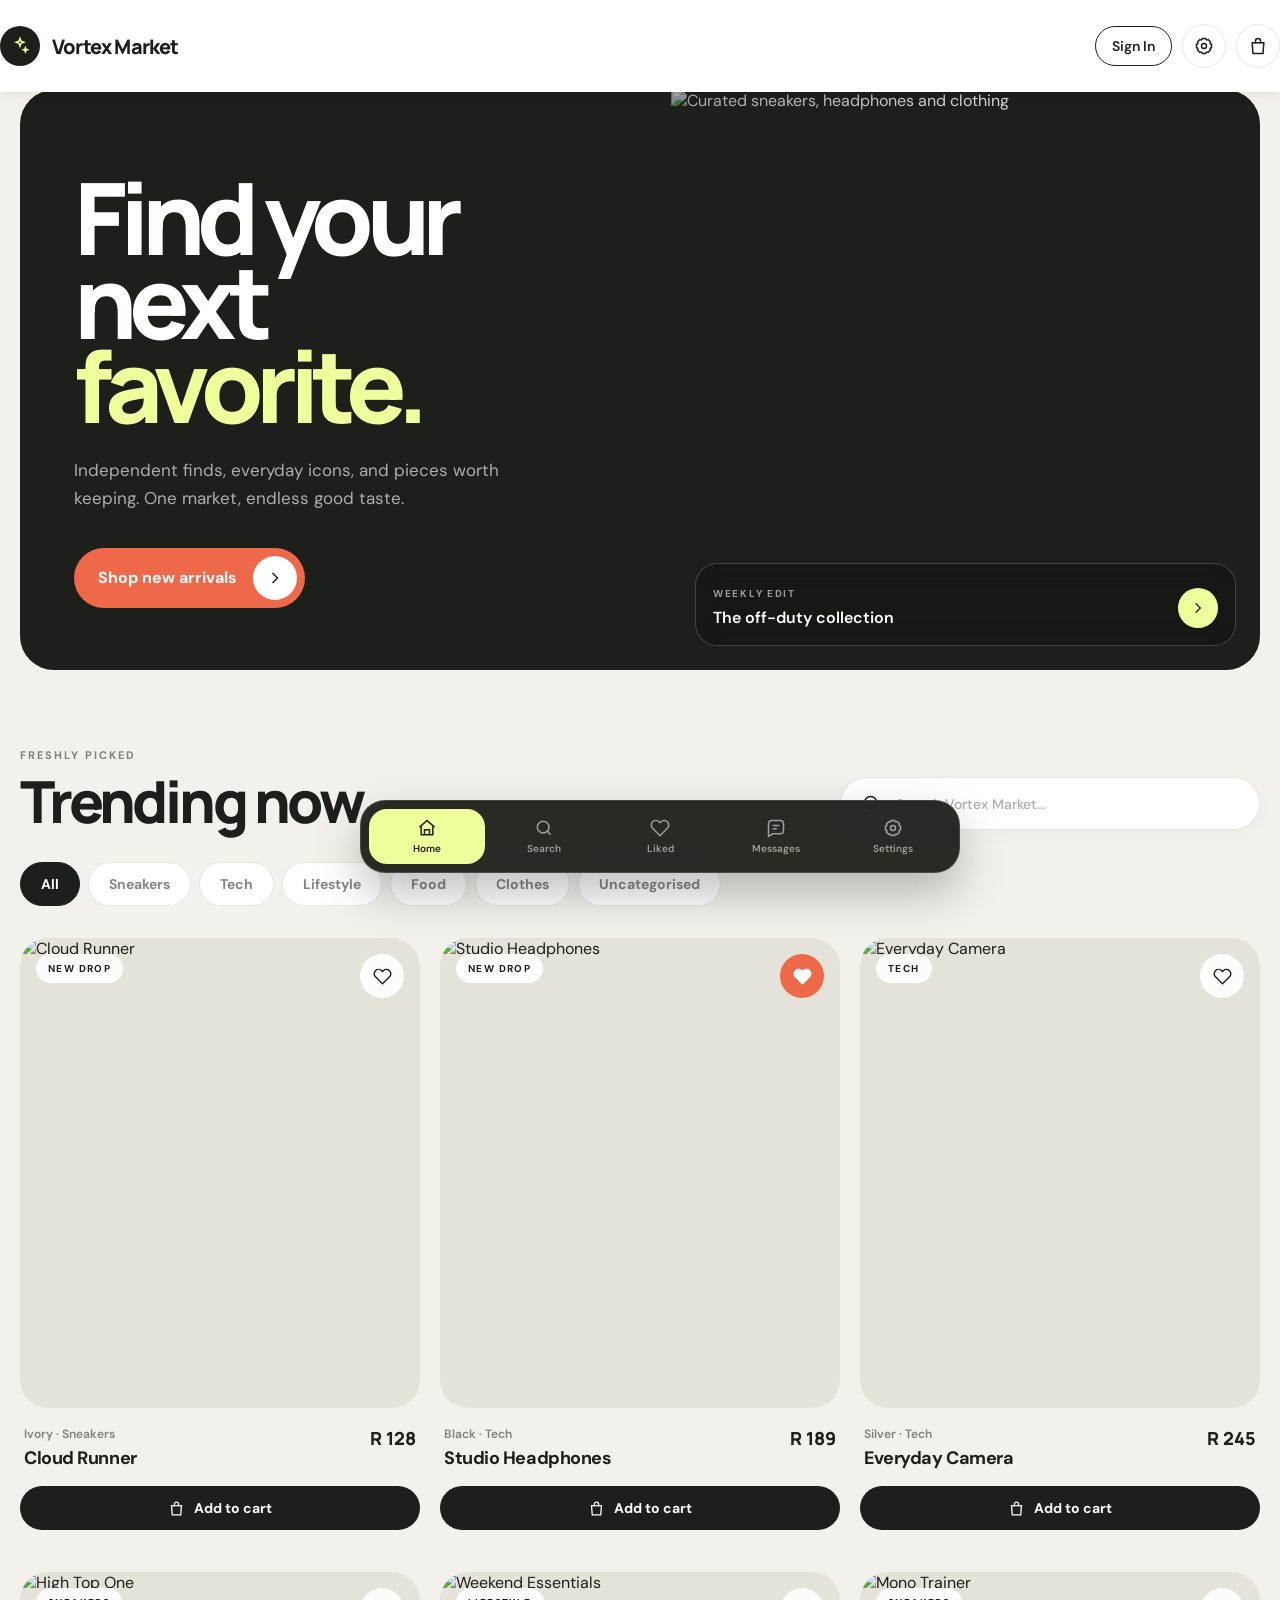
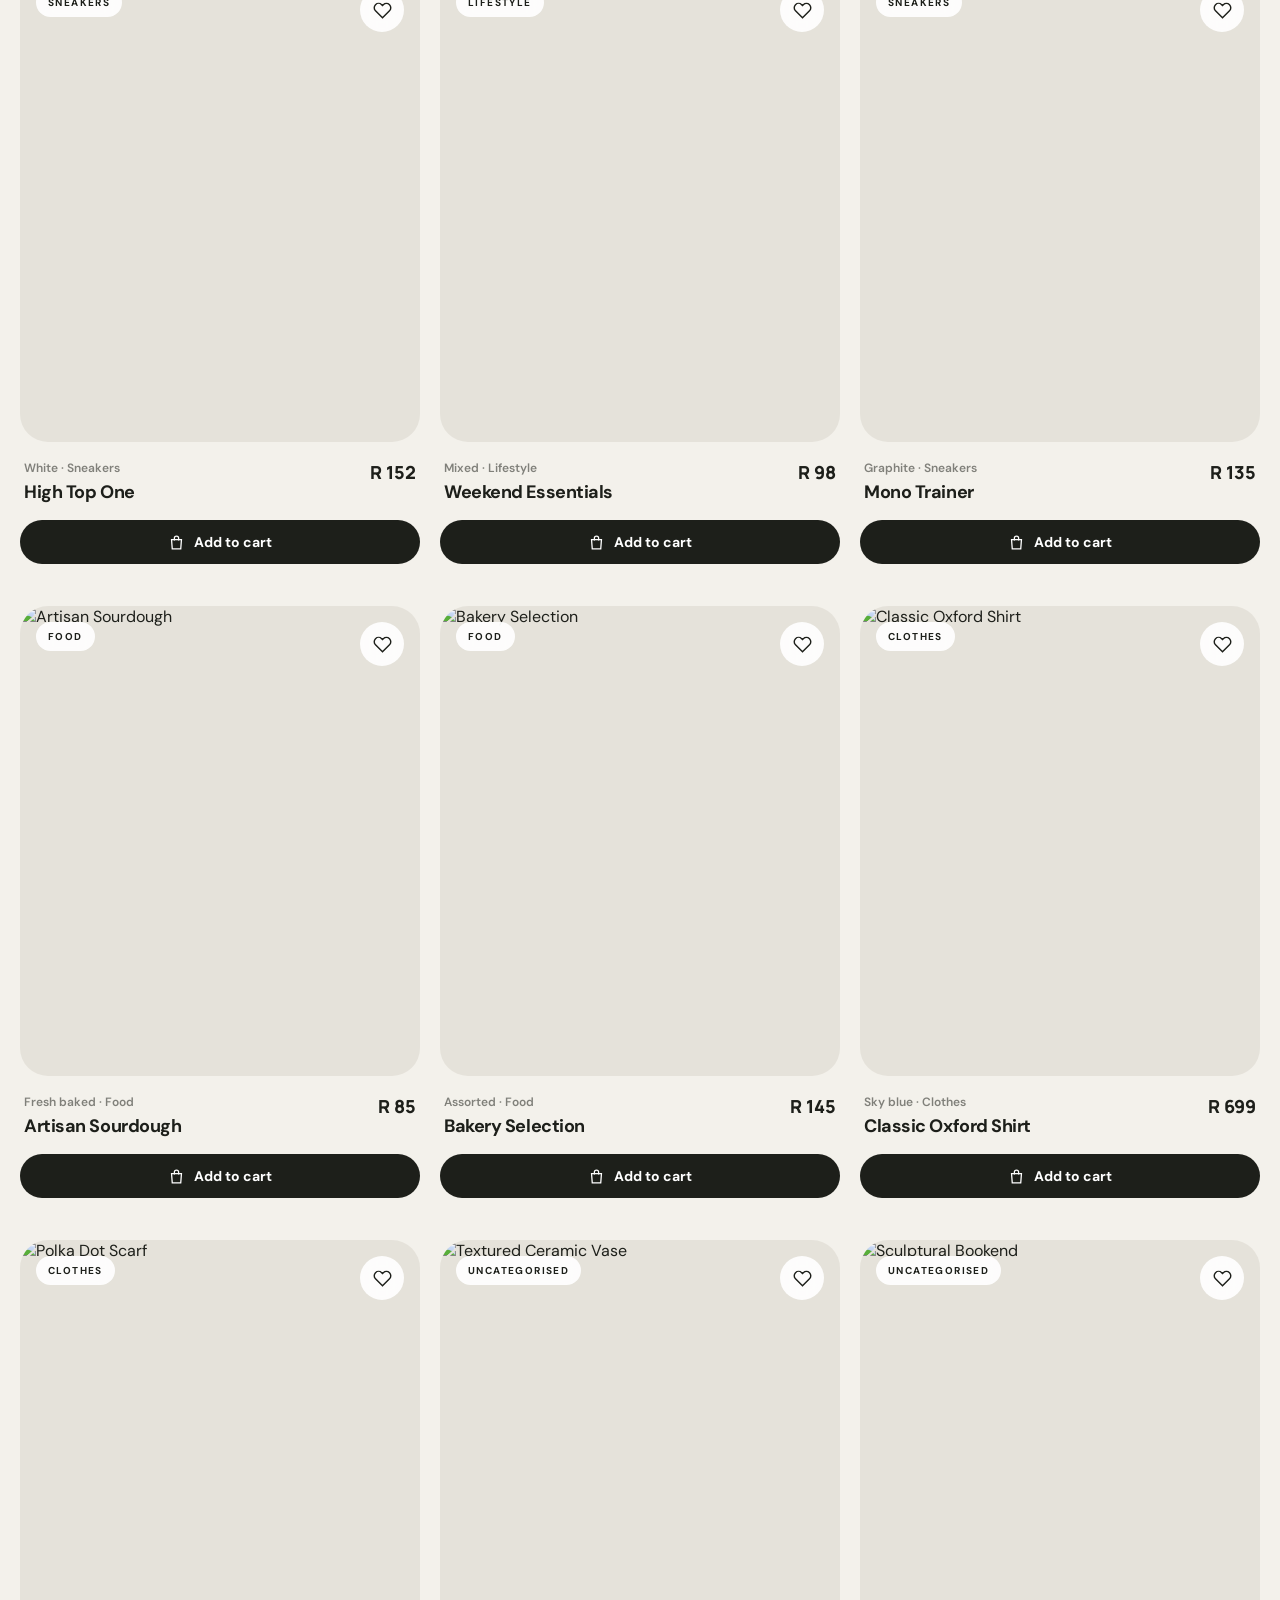
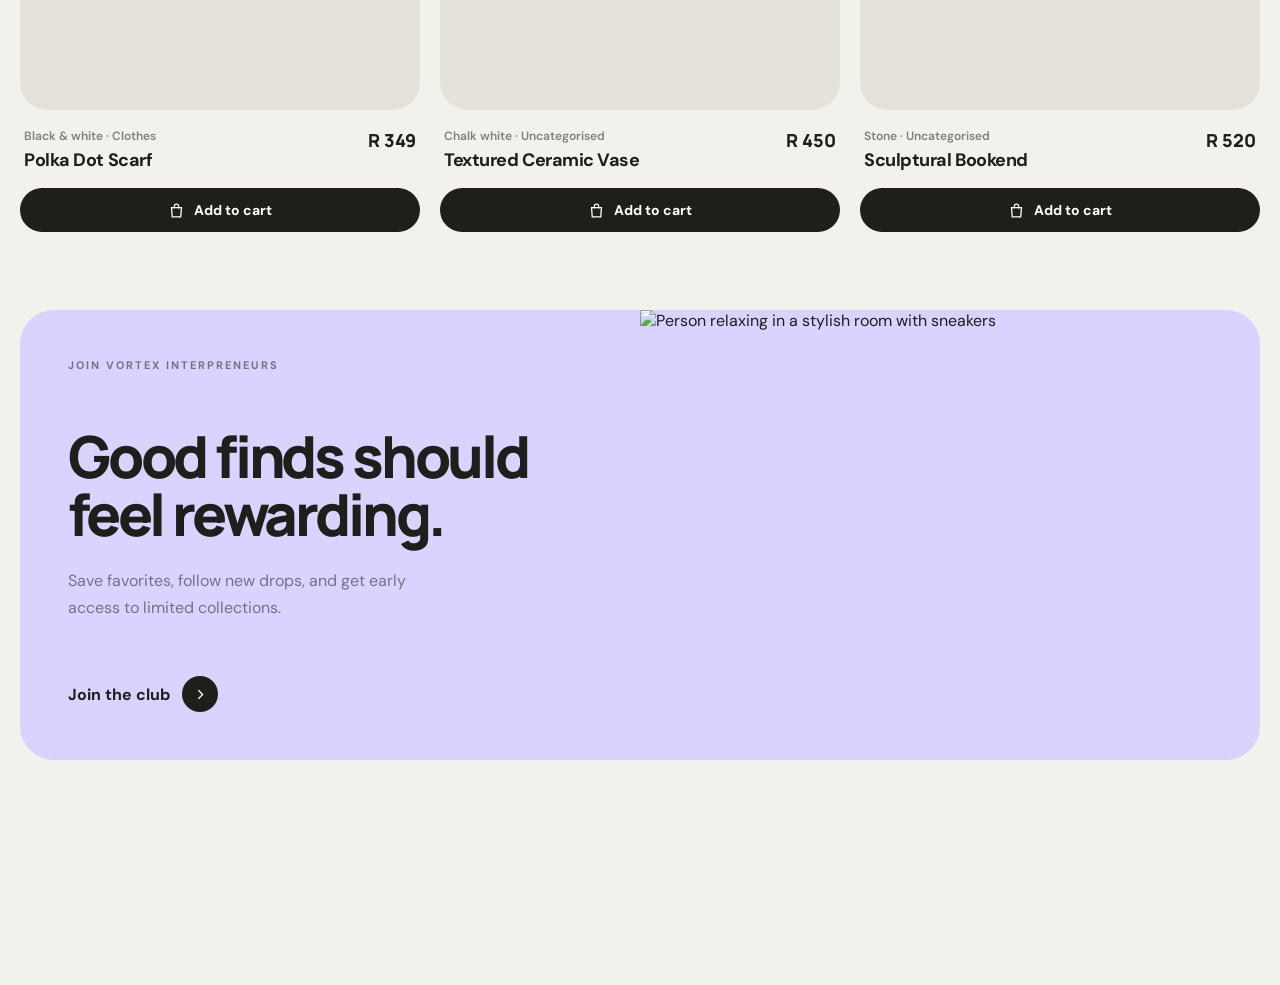
==== commit 382bad20: "Remake 1" ====
--- a/frontend/index.html
+++ b/frontend/index.html
@@ -1,241 +1,243 @@
+
 <!doctype html>
 <html lang="en">
-  <head>
-    <meta charset="UTF-8" />
-    <meta name="viewport" content="width=device-width, initial-scale=1.0" />
-    <meta
-      name="description"
-      content="Vortex Market — curated sneakers, tech, and lifestyle finds."
-    />
-    <title>Vortex Market</title>
-    <link rel="stylesheet" href="css/style.css" />
-  </head>
-
-  <body>
-    <!-- =========================================================
-         HTML SECTION — All visible page content starts here
-         ========================================================= -->
-
-    <!-- HEADER: brand, account, settings, and cart controls -->
-    <header class="header page-width" style="position: static">
-      <button class="brand" id="brandButton" type="button">
-        <span class="brand-mark" aria-hidden="true">
-          <svg width="20" height="20" viewBox="0 0 24 24" fill="none" stroke="currentColor" stroke-width="1.8">
-            <path d="m12 3 1.2 3.3 3.3 1.2-3.3 1.2L12 12l-1.2-3.3-3.3-1.2 3.3-1.2L12 3Z" />
-            <path d="m18.5 14 .7 1.8 1.8.7-1.8.7-.7 1.8-.7-1.8-1.8-.7 1.8-.7.7-1.8Z" />
-          </svg>
-        </span>
-        Vortex Market
+<head>
+  <meta charset="UTF-8" />
+  <meta name="viewport" content="width=device-width, initial-scale=1.0" />
+  <meta name="description" content="Vortex Market — curated sneakers, tech, and lifestyle finds." />
+  <title>Vortex Market</title>
+  <link rel="stylesheet" href="css/style.css" />
+</head>
+
+<body>
+  <header class="header page-width">
+    <button class="brand" id="brandButton" type="button">
+      <span class="brand-mark" aria-hidden="true">
+        <svg width="20" height="20" viewBox="0 0 24 24" fill="none" stroke="currentColor" stroke-width="1.8">
+          <path d="m12 3 1.2 3.3 3.3 1.2-3.3 1.2L12 12l-1.2-3.3-3.3-1.2 3.3-1.2L12 3Z"/>
+          <path d="m18.5 14 .7 1.8 1.8.7-1.8.7-.7 1.8-.7-1.8-1.8-.7 1.8-.7.7-1.8Z"/>
+        </svg>
+      </span>
+      Vortex Market
+    </button>
+
+    <div class="header-actions">
+      <a href="login.html" class="sign-in-button">Sign In</a>
+
+
+      <button class="round-button open-settings" aria-label="Open settings" type="button">
+        <svg width="20" height="20" viewBox="0 0 24 24" fill="none" stroke="currentColor" stroke-width="1.8">
+          <circle cx="12" cy="12" r="3"/>
+          <path d="M19.4 15a1.7 1.7 0 0 0 .34 1.88l-2.83 2.83A1.7 1.7 0 0 0 15 19.4 1.7 1.7 0 0 0 14 21h-4a1.7 1.7 0 0 0-1.06-1.6 1.7 1.7 0 0 0-1.88.34l-2.83-2.83A1.7 1.7 0 0 0 4.6 15 1.7 1.7 0 0 0 3 14v-4a1.7 1.7 0 0 0 1.6-1.06 1.7 1.7 0 0 0-.34-1.88l2.83-2.83A1.7 1.7 0 0 0 9 4.6 1.7 1.7 0 0 0 10 3h4a1.7 1.7 0 0 0 1.06 1.6 1.7 1.7 0 0 0 1.88-.34l2.83 2.83A1.7 1.7 0 0 0 19.4 9 1.7 1.7 0 0 0 21 10v4a1.7 1.7 0 0 0-1.6 1Z"/>
+        </svg>
       </button>
 
-      <div class="header-actions">
-        <button class="account-button open-account" type="button">Create account</button>
-        <button class="round-button open-settings" aria-label="Open settings" type="button">
-          <svg width="20" height="20" viewBox="0 0 24 24" fill="none" stroke="currentColor" stroke-width="1.8">
-            <circle cx="12" cy="12" r="3" />
-            <path d="M19.4 15a1.7 1.7 0 0 0 .34 1.88l-2.83 2.83A1.7 1.7 0 0 0 15 19.4 1.7 1.7 0 0 0 14 21h-4a1.7 1.7 0 0 0-1.06-1.6 1.7 1.7 0 0 0-1.88.34l-2.83-2.83A1.7 1.7 0 0 0 4.6 15 1.7 1.7 0 0 0 3 14v-4a1.7 1.7 0 0 0 1.6-1.06 1.7 1.7 0 0 0-.34-1.88l2.83-2.83A1.7 1.7 0 0 0 9 4.6 1.7 1.7 0 0 0 10 3h4a1.7 1.7 0 0 0 1.06 1.6 1.7 1.7 0 0 0 1.88-.34l2.83 2.83A1.7 1.7 0 0 0 19.4 9 1.7 1.7 0 0 0 21 10v4a1.7 1.7 0 0 0-1.6 1Z" />
-          </svg>
-        </button>
-        <button class="round-button" aria-label="Open shopping cart" id="cartIconButton" type="button">
-          <svg width="20" height="20" viewBox="0 0 24 24" fill="none" stroke="currentColor" stroke-width="1.8">
-            <path d="M5 8h14l-1 13H6L5 8Z" />
-            <path d="M9 9V6a3 3 0 0 1 6 0v3" />
-          </svg>
-          <span class="cart-count" id="cartCount">0</span>
-        </button>
-      </div>
-    </header>
-
-    <main class="page-width">
-      <!-- HERO: main introduction and featured collection -->
-      <section class="hero">
-        <div class="hero-copy">
-          <div>
-            <h1 class="display-font">Find your<br />next <span>favorite.</span></h1>
-            <p class="hero-description">
-              Independent finds, everyday icons, and pieces worth keeping.
-              One market, endless good taste.
-            </p>
-            <button class="primary-button" id="shopButton" type="button">
-              Shop new arrivals
-              <span class="button-arrow">
-                <svg width="20" height="20" viewBox="0 0 24 24" fill="none" stroke="currentColor" stroke-width="1.8">
-                  <path d="m9 18 6-6-6-6" />
-                </svg>
-              </span>
-            </button>
-            <button class="mobile-account open-account" type="button">Create an account</button>
-          </div>
-        </div>
-
-        <div class="hero-image">
-          <img
-            src="https://images.unsplash.com/photo-1713929689473-572aeaa5ae12?auto=format&fit=crop&w=1400&q=90"
-            alt="Curated sneakers, headphones and clothing"
-          />
-          <div class="image-caption">
-            <div>
-              <small>Weekly edit</small>
-              <p>The off-duty collection</p>
-            </div>
-            <span class="caption-arrow">
-              <svg width="18" height="18" viewBox="0 0 24 24" fill="none" stroke="currentColor" stroke-width="1.8">
-                <path d="m9 18 6-6-6-6" />
+      <button class="round-button" aria-label="Open shopping cart" id="cartIconButton" type="button">
+        <svg width="20" height="20" viewBox="0 0 24 24" fill="none" stroke="currentColor" stroke-width="1.8">
+          <path d="M5 8h14l-1 13H6L5 8Z"/>
+          <path d="M9 9V6a3 3 0 0 1 6 0v3"/>
+        </svg>
+        <span class="cart-count" id="cartCount">0</span>
+      </button>
+    </div>
+  </header>
+
+  <main class="page-width">
+    <section class="hero">
+      <div class="hero-copy">
+        <div>
+          <h1 class="display-font">Find your<br/>next <span>favorite.</span></h1>
+          <p class="hero-description">
+            Independent finds, everyday icons, and pieces worth keeping.
+            One market, endless good taste.
+          </p>
+          <button class="primary-button" id="shopButton" type="button">
+            Shop new arrivals
+            <span class="button-arrow">
+              <svg width="20" height="20" viewBox="0 0 24 24" fill="none" stroke="currentColor" stroke-width="1.8">
+                <path d="m9 18 6-6-6-6"/>
               </svg>
             </span>
+          </button>
+          <button class="mobile-account open-account" type="button">Create an account</button>
+        </div>
+      </div>
+
+      <div class="hero-image">
+        <img
+          src="https://images.unsplash.com/photo-1713929689473-572aeaa5ae12?auto=format&fit=crop&w=1400&q=90"
+          alt="Curated sneakers, headphones and clothing"
+        />
+        <div class="image-caption">
+          <div>
+            <small>Weekly edit</small>
+            <p>The off-duty collection</p>
           </div>
-        </div>
-      </section>
-
-      <!-- PRODUCT CATALOGUE: search, category filters, and product cards -->
-      <section class="products-section" id="products">
-        <div class="products-heading">
-          <div>
-            <p class="eyebrow">Freshly picked</p>
-            <h2>Trending now</h2>
-          </div>
-          <label class="search-box">
-            <svg width="21" height="21" viewBox="0 0 24 24" fill="none" stroke="currentColor" stroke-width="1.8">
-              <circle cx="11" cy="11" r="7" />
-              <path d="m20 20-4-4" />
+          <span class="caption-arrow">
+            <svg width="18" height="18" viewBox="0 0 24 24" fill="none" stroke="currentColor" stroke-width="1.8">
+              <path d="m9 18 6-6-6-6"/>
             </svg>
-            <input id="searchInput" type="search" placeholder="Search Vortex Market..." aria-label="Search the market" />
-          </label>
-        </div>
-
-        <div class="categories" aria-label="Product categories">
-          <button class="category-button active" data-category="All" type="button">All</button>
-          <button class="category-button" data-category="Sneakers" type="button">Sneakers</button>
-          <button class="category-button" data-category="Tech" type="button">Tech</button>
-          <button class="category-button" data-category="Lifestyle" type="button">Lifestyle</button>
-          <button class="category-button" data-category="Food" type="button">Food</button>
-          <button class="category-button" data-category="Clothes" type="button">Clothes</button>
-          <button class="category-button" data-category="Uncategorised" type="button">Uncategorised</button>
-        </div>
-
-        <!-- JavaScript places the product cards inside this grid. -->
-        <div class="product-grid" id="productGrid"></div>
-
-        <div class="empty-state" id="emptyState">
-          <h3>No finds yet</h3>
-          <p>Try another search or category.</p>
-        </div>
-      </section>
-
-      <!-- PROMOTION: invitation to join Vortex Market -->
-      <section class="promo">
-        <div class="promo-copy">
-          <button class="eyebrow promo-account-link open-account" type="button">
-            Join Vortex Interpreneurs
+          </span>
+        </div>
+      </div>
+    </section>
+
+    <section class="products-section" id="products">
+      <div class="products-heading">
+        <div>
+          <p class="eyebrow">Freshly picked</p>
+          <h2>Trending now</h2>
+        </div>
+
+        <label class="search-box">
+          <svg width="21" height="21" viewBox="0 0 24 24" fill="none" stroke="currentColor" stroke-width="1.8">
+            <circle cx="11" cy="11" r="7"/>
+            <path d="m20 20-4-4"/>
+          </svg>
+          <input id="searchInput" type="search" placeholder="Search Vortex Market..." aria-label="Search the market"/>
+        </label>
+      </div>
+
+      <div class="categories" aria-label="Product categories">
+        <button class="category-button active" data-category="All" type="button">All</button>
+        <button class="category-button" data-category="Sneakers" type="button">Sneakers</button>
+        <button class="category-button" data-category="Tech" type="button">Tech</button>
+        <button class="category-button" data-category="Lifestyle" type="button">Lifestyle</button>
+        <button class="category-button" data-category="Food" type="button">Food</button>
+        <button class="category-button" data-category="Clothes" type="button">Clothes</button>
+        <button class="category-button" data-category="Uncategorised" type="button">Uncategorised</button>
+      </div>
+
+      <div class="product-grid" id="productGrid"></div>
+
+      <div class="empty-state" id="emptyState">
+        <h3>No finds yet</h3>
+        <p>Try another search or category.</p>
+      </div>
+    </section>
+
+    <section class="promo">
+      <div class="promo-copy">
+        <button class="eyebrow promo-account-link open-account" type="button">
+          Join Vortex Interpreneurs
+        </button>
+        <div>
+          <h2>Good finds should feel rewarding.</h2>
+          <p class="promo-description">
+            Save favorites, follow new drops, and get early access to limited collections.
+          </p>
+          <button class="text-button open-account" type="button">
+            Join the club
+            <span>
+              <svg width="17" height="17" viewBox="0 0 24 24" fill="none" stroke="currentColor" stroke-width="1.8">
+                <path d="m9 18 6-6-6-6"/>
+              </svg>
+            </span>
           </button>
-          <div>
-            <h2>Good finds should feel rewarding.</h2>
-            <p class="promo-description">
-              Save favorites, follow new drops, and get early access to limited collections.
-            </p>
-            <button class="text-button open-account" type="button">
-              Join the club
-              <span>
-                <svg width="17" height="17" viewBox="0 0 24 24" fill="none" stroke="currentColor" stroke-width="1.8">
-                  <path d="m9 18 6-6-6-6" />
-                </svg>
-              </span>
-            </button>
-          </div>
-        </div>
-        <div class="promo-image">
-          <img
-            src="https://images.unsplash.com/photo-1677506061825-7fa34e588274?auto=format&fit=crop&w=1200&q=85"
-            alt="Person relaxing in a stylish room with sneakers"
-          />
-        </div>
-      </section>
-    </main>
-
-    <!-- SETTINGS PANEL: shopper preferences -->
-    <aside class="settings-panel" id="settingsPanel">
+        </div>
+      </div>
+
+      <div class="promo-image">
+        <img
+          src="https://images.unsplash.com/photo-1677506061825-7fa34e588274?auto=format&fit=crop&w=1200&q=85"
+          alt="Person relaxing in a stylish room with sneakers"
+        />
+      </div>
+    </section>
+  </main>
+
+  <aside class="settings-panel" id="settingsPanel">
+    <div class="panel-heading">
+      <div>
+        <p class="eyebrow">Preferences</p>
+        <h2>Market settings</h2>
+      </div>
+      <button class="close-button" id="closeSettings" aria-label="Close settings" type="button">&times;</button>
+    </div>
+
+    <label class="setting-row">Price alerts <input type="checkbox" checked/></label>
+    <label class="setting-row">New drop updates <input type="checkbox" checked/></label>
+  </aside>
+
+  <div class="modal-backdrop" id="accountBackdrop">
+    <section class="account-modal" role="dialog" aria-modal="true" aria-labelledby="accountTitle">
       <div class="panel-heading">
         <div>
-          <p class="eyebrow">Preferences</p>
-          <h2>Market settings</h2>
-        </div>
-        <button class="close-button" id="closeSettings" aria-label="Close settings" type="button">&times;</button>
-      </div>
-      <label class="setting-row">Price alerts <input type="checkbox" checked /></label>
-      <label class="setting-row">New drop updates <input type="checkbox" checked /></label>
-    </aside>
-
-    <!-- ACCOUNT MODAL: registration form -->
-    <div class="modal-backdrop" id="accountBackdrop">
-      <section class="account-modal" role="dialog" aria-modal="true" aria-labelledby="accountTitle">
-        <div class="panel-heading">
-          <div>
-            <h2 id="accountTitle">Create account</h2>
-          </div>
-          <button class="close-button" id="closeAccount" aria-label="Close account form" type="button">&times;</button>
-        </div>
-        <form class="account-form" id="accountForm">
-          <label>
-            Full name
-            <input type="text" placeholder="Your name" required />
-          </label>
-          <label>
-            Email address
-            <input type="email" placeholder="you@example.com" required />
-          </label>
-          <label>
-            Password
-            <input name="password" type="password" placeholder="At least 6 characters" minlength="6" required />
-          </label>
-          <label>
-            Confirm password
-            <input name="confirmPassword" type="password" placeholder="Enter your password again" minlength="6" required />
-          </label>
-          <button class="submit-button" type="submit">Create my account</button>
-          <p class="form-note">By joining, you agree to the Vortex Market terms.</p>
-        </form>
-      </section>
-    </div>
-
-    <!-- BOTTOM NAVIGATION: home, search, liked items, messages, and settings -->
-    <nav class="bottom-nav" aria-label="Main navigation">
-      <button class="nav-button active" data-action="home" type="button">
-        <svg width="20" height="20" viewBox="0 0 24 24" fill="none" stroke="currentColor" stroke-width="1.8">
-          <path d="m3 11 9-8 9 8" />
-          <path d="M5 10v10h14V10M9 20v-6h6v6" />
-        </svg>
-        Home
-      </button>
-      <button class="nav-button" data-action="search" type="button">
-        <svg width="20" height="20" viewBox="0 0 24 24" fill="none" stroke="currentColor" stroke-width="1.8">
-          <circle cx="11" cy="11" r="7" />
-          <path d="m20 20-4-4" />
-        </svg>
-        Search
-      </button>
-      <button class="nav-button" data-action="liked" type="button">
-        <svg width="20" height="20" viewBox="0 0 24 24" fill="none" stroke="currentColor" stroke-width="1.8">
-          <path d="M20.84 4.61a5.5 5.5 0 0 0-7.78 0L12 5.67l-1.06-1.06a5.5 5.5 0 0 0-7.78 7.78L12 21.23l8.84-8.84a5.5 5.5 0 0 0 0-7.78Z" />
-        </svg>
-        Liked
-      </button>
-      <button class="nav-button" data-action="messages" type="button">
-        <svg width="20" height="20" viewBox="0 0 24 24" fill="none" stroke="currentColor" stroke-width="1.8">
-          <path d="M21 15a4 4 0 0 1-4 4H8l-5 3V7a4 4 0 0 1 4-4h10a4 4 0 0 1 4 4Z" />
-          <path d="M8 9h8M8 13h5" />
-        </svg>
-        Messages
-      </button>
-      <button class="nav-button open-settings" data-action="settings" type="button">
-        <svg width="20" height="20" viewBox="0 0 24 24" fill="none" stroke="currentColor" stroke-width="1.8">
-          <circle cx="12" cy="12" r="3" />
-          <path d="M19.4 15a1.7 1.7 0 0 0 .34 1.88l-2.83 2.83A1.7 1.7 0 0 0 15 19.4 1.7 1.7 0 0 0 14 21h-4a1.7 1.7 0 0 0-1.06-1.6 1.7 1.7 0 0 0-1.88.34l-2.83-2.83A1.7 1.7 0 0 0 4.6 15 1.7 1.7 0 0 0 3 14v-4a1.7 1.7 0 0 0 1.6-1.06 1.7 1.7 0 0 0-.34-1.88l2.83-2.83A1.7 1.7 0 0 0 9 4.6 1.7 1.7 0 0 0 10 3h4a1.7 1.7 0 0 0 1.06 1.6 1.7 1.7 0 0 0 1.88-.34l2.83 2.83A1.7 1.7 0 0 0 19.4 9 1.7 1.7 0 0 0 21 10v4a1.7 1.7 0 0 0-1.6 1Z" />
-        </svg>
-        Settings
-      </button>
-    </nav>
-
-    <div class="toast" id="toast" role="status"></div>
-    <script src="js/script.js" defer></script>
-  </body>
+          <h2 id="accountTitle">Create account</h2>
+        </div>
+        <button class="close-button" id="closeAccount" aria-label="Close account form" type="button">&times;</button>
+      </div>
+
+      <form class="account-form" id="accountForm">
+        <label>
+          Full name
+          <input name="fullName" type="text" placeholder="Your name" autocomplete="name" required/>
+        </label>
+
+        <label>
+          Email address
+          <input name="email" type="email" placeholder="you@example.com" autocomplete="email" required/>
+        </label>
+
+        <label>
+          Password
+          <input name="password" type="password" placeholder="At least 6 characters" minlength="6" autocomplete="new-password" required/>
+        </label>
+
+        <label>
+          Confirm password
+          <input name="confirmPassword" type="password" placeholder="Enter your password again" minlength="6" autocomplete="new-password" required/>
+        </label>
+
+        <button class="submit-button" type="submit">Create my account</button>
+        <p class="form-note">By joining, you agree to the Vortex Market terms.</p>
+      </form>
+    </section>
+  </div>
+
+  <nav class="bottom-nav" aria-label="Main navigation">
+    <button class="nav-button active" data-action="home" type="button">
+      <svg width="20" height="20" viewBox="0 0 24 24" fill="none" stroke="currentColor" stroke-width="1.8">
+        <path d="m3 11 9-8 9 8"/>
+        <path d="M5 10v10h14V10M9 20v-6h6v6"/>
+      </svg>
+      Home
+    </button>
+
+    <button class="nav-button" data-action="search" type="button">
+      <svg width="20" height="20" viewBox="0 0 24 24" fill="none" stroke="currentColor" stroke-width="1.8">
+        <circle cx="11" cy="11" r="7"/>
+        <path d="m20 20-4-4"/>
+      </svg>
+      Search
+    </button>
+
+    <button class="nav-button" data-action="liked" type="button">
+      <svg width="20" height="20" viewBox="0 0 24 24" fill="none" stroke="currentColor" stroke-width="1.8">
+        <path d="M20.84 4.61a5.5 5.5 0 0 0-7.78 0L12 5.67l-1.06-1.06a5.5 5.5 0 0 0-7.78 7.78L12 21.23l8.84-8.84a5.5 5.5 0 0 0 0-7.78Z"/>
+      </svg>
+      Liked
+    </button>
+
+    <button class="nav-button" data-action="messages" type="button">
+      <svg width="20" height="20" viewBox="0 0 24 24" fill="none" stroke="currentColor" stroke-width="1.8">
+        <path d="M21 15a4 4 0 0 1-4 4H8l-5 3V7a4 4 0 0 1 4-4h10a4 4 0 0 1 4 4Z"/>
+        <path d="M8 9h8M8 13h5"/>
+      </svg>
+      Messages
+    </button>
+
+    <button class="nav-button open-settings" data-action="settings" type="button">
+      <svg width="20" height="20" viewBox="0 0 24 24" fill="none" stroke="currentColor" stroke-width="1.8">
+        <circle cx="12" cy="12" r="3"/>
+        <path d="M19.4 15a1.7 1.7 0 0 0 .34 1.88l-2.83 2.83A1.7 1.7 0 0 0 15 19.4 1.7 1.7 0 0 0 14 21h-4a1.7 1.7 0 0 0-1.06-1.6 1.7 1.7 0 0 0-1.88.34l-2.83-2.83A1.7 1.7 0 0 0 4.6 15 1.7 1.7 0 0 0 3 14v-4a1.7 1.7 0 0 0 1.6-1.06 1.7 1.7 0 0 0-.34-1.88l2.83-2.83A1.7 1.7 0 0 0 9 4.6 1.7 1.7 0 0 0 10 3h4a1.7 1.7 0 0 0 1.06 1.6 1.7 1.7 0 0 0 1.88-.34l2.83 2.83A1.7 1.7 0 0 0 19.4 9 1.7 1.7 0 0 0 21 10v4a1.7 1.7 0 0 0-1.6 1Z"/>
+      </svg>
+      Settings
+    </button>
+  </nav>
+
+  <div class="toast" id="toast" role="status" aria-live="polite"></div>
+
+  <script src="js/script.js" defer></script>
+</body>
 </html>
--- a/frontend/css/style.css
+++ b/frontend/css/style.css
@@ -938,3 +938,197 @@
     transition-duration: 0.01ms !important;
   }
 }
+
+.sticky-header {
+    position: sticky !important;
+    top: 0;
+    z-index: 1000;
+    background: var(--paper);
+    border-bottom: 1px solid var(--line);
+    box-shadow: 0 4px 16px rgba(29, 31, 26, 0.04);
+}
+
+
+.header {
+  position: fixed !important;
+  top: 0;
+  left: 0;
+  right: 0;
+  z-index: 1000;
+  width: 100%;
+  max-width: 100%;
+  box-sizing: border-box;
+  margin: 0 auto;
+  background: #fff;
+  box-shadow: 0 2px 12px rgba(0, 0, 0, 0.07);
+}
+
+body {
+  padding-top: 90px;
+  padding-bottom: 85px;
+}
+
+.sign-in-button {
+  display: inline-flex;
+  align-items: center;
+  justify-content: center;
+  padding: 10px 16px;
+  border: 1px solid #222;
+  border-radius: 999px;
+  color: #222;
+  background: transparent;
+  text-decoration: none;
+  font: inherit;
+  font-size: 14px;
+  font-weight: 600;
+  white-space: nowrap;
+  transition: background 0.2s ease, color 0.2s ease;
+}
+
+.sign-in-button:hover {
+  color: #fff;
+  background: #222;
+}
+
+.header-actions {
+  display: flex;
+  align-items: center;
+  gap: 10px;
+}
+
+.bottom-nav {
+  position: fixed;
+  bottom: 0;
+  left: 0;
+  right: 0;
+  z-index: 999;
+}
+
+@media (max-width: 600px) {
+  .header {
+    padding: 12px;
+    gap: 8px;
+  }
+
+  .brand {
+    gap: 6px;
+    font-size: 14px;
+    white-space: nowrap;
+  }
+
+  .brand-mark svg {
+    width: 17px;
+    height: 17px;
+  }
+
+  .header-actions {
+    gap: 5px;
+  }
+
+  .sign-in-button {
+    padding: 8px 9px;
+    font-size: 11px;
+  }
+
+  .account-button {
+    display: inline-flex;
+    align-items: center;
+    justify-content: center;
+    padding: 8px 9px;
+    font-size: 11px;
+    white-space: nowrap;
+  }
+
+  .round-button {
+    width: 34px;
+    height: 34px;
+    min-width: 34px;
+  }
+
+  .round-button svg {
+    width: 17px;
+    height: 17px;
+  }
+
+  .page-width {
+    width: 100%;
+    max-width: 100%;
+    box-sizing: border-box;
+  }
+
+  body {
+    padding-top: 75px;
+    padding-bottom: 85px;
+  }
+}
+
+@media (max-width: 380px) {
+  .header {
+    padding: 10px 8px;
+  }
+
+  .brand {
+    font-size: 12px;
+  }
+
+  .header-actions {
+    gap: 4px;
+  }
+
+  .sign-in-button,
+  .account-button {
+    padding: 7px;
+    font-size: 10px;
+  }
+
+  .round-button {
+    width: 30px;
+    height: 30px;
+    min-width: 30px;
+  }
+}
+
+
+.bottom-nav {
+  position: fixed;
+  bottom: 3%;
+  left: 50%;
+  transform: translateX(-50%);
+  z-index: 999;
+  width: 100%;
+  max-width: 600px;
+  display: flex;
+  align-items: center;
+  justify-content: space-around;
+  margin: 0 auto;
+  box-sizing: border-box;
+}
+
+.bottom-nav .nav-button {
+  flex: 1;
+  display: flex;
+  flex-direction: column;
+  align-items: center;
+  justify-content: center;
+  text-align: center;
+  white-space: nowrap;
+}
+
+@media (max-width: 600px) {
+  .bottom-nav {
+    width: 100%;
+    max-width: 100%;
+    padding: 8px 4px;
+  }
+
+  .bottom-nav .nav-button {
+    min-width: 0;
+    gap: 4px;
+    font-size: 11px;
+  }
+
+  .bottom-nav .nav-button svg {
+    width: 20px;
+    height: 20px;
+  }
+}
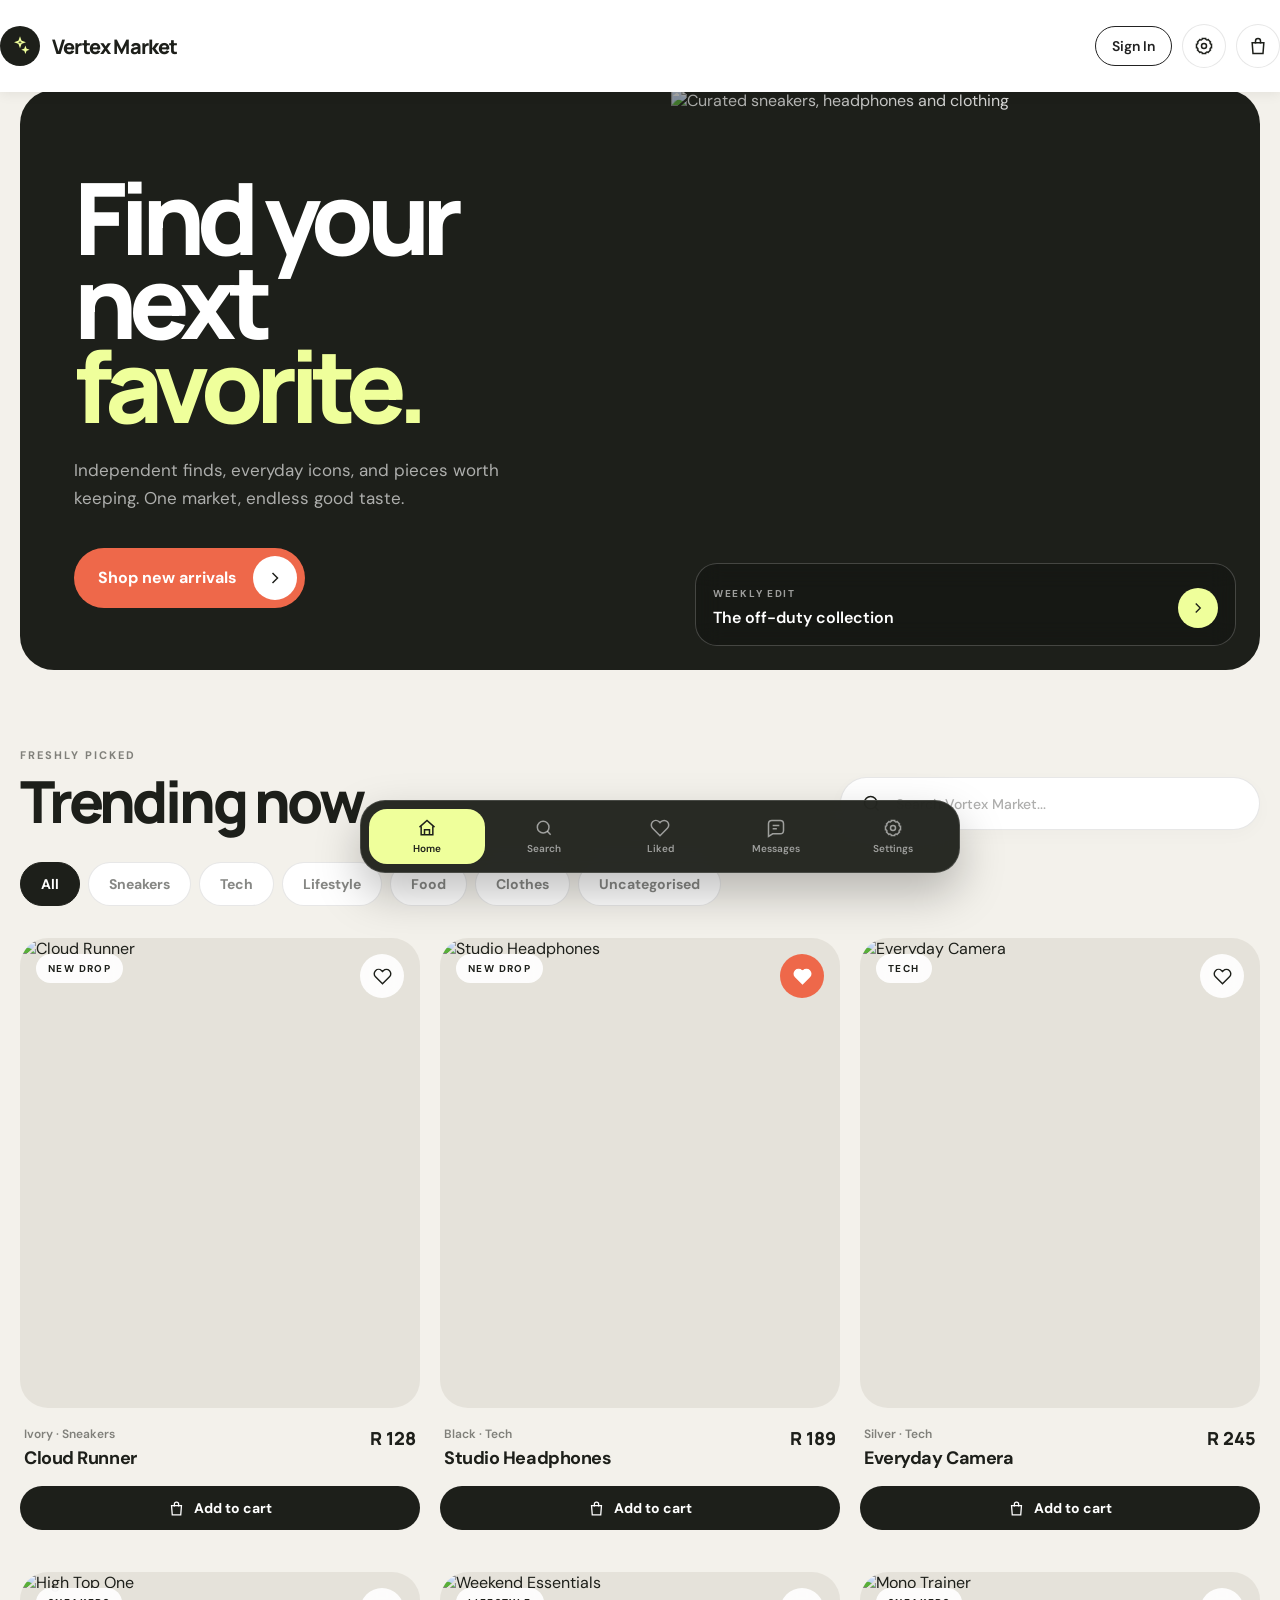
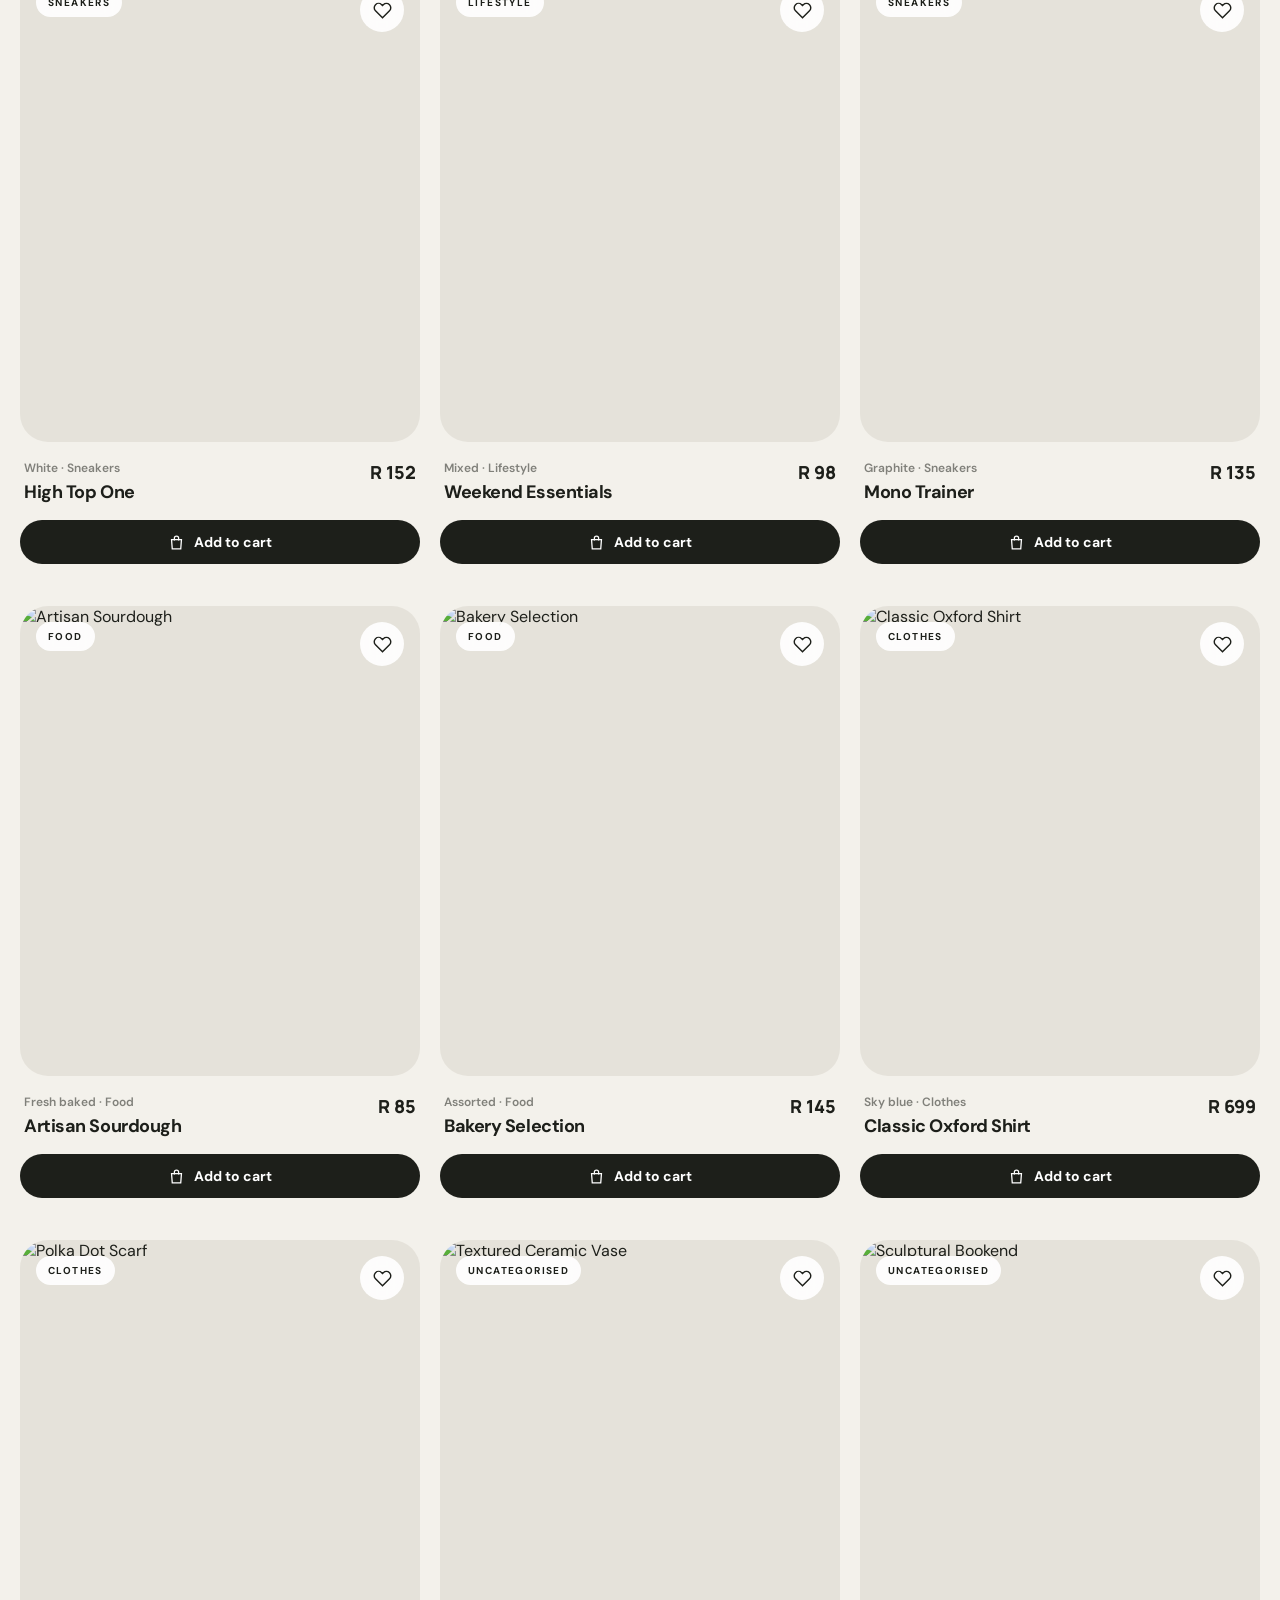
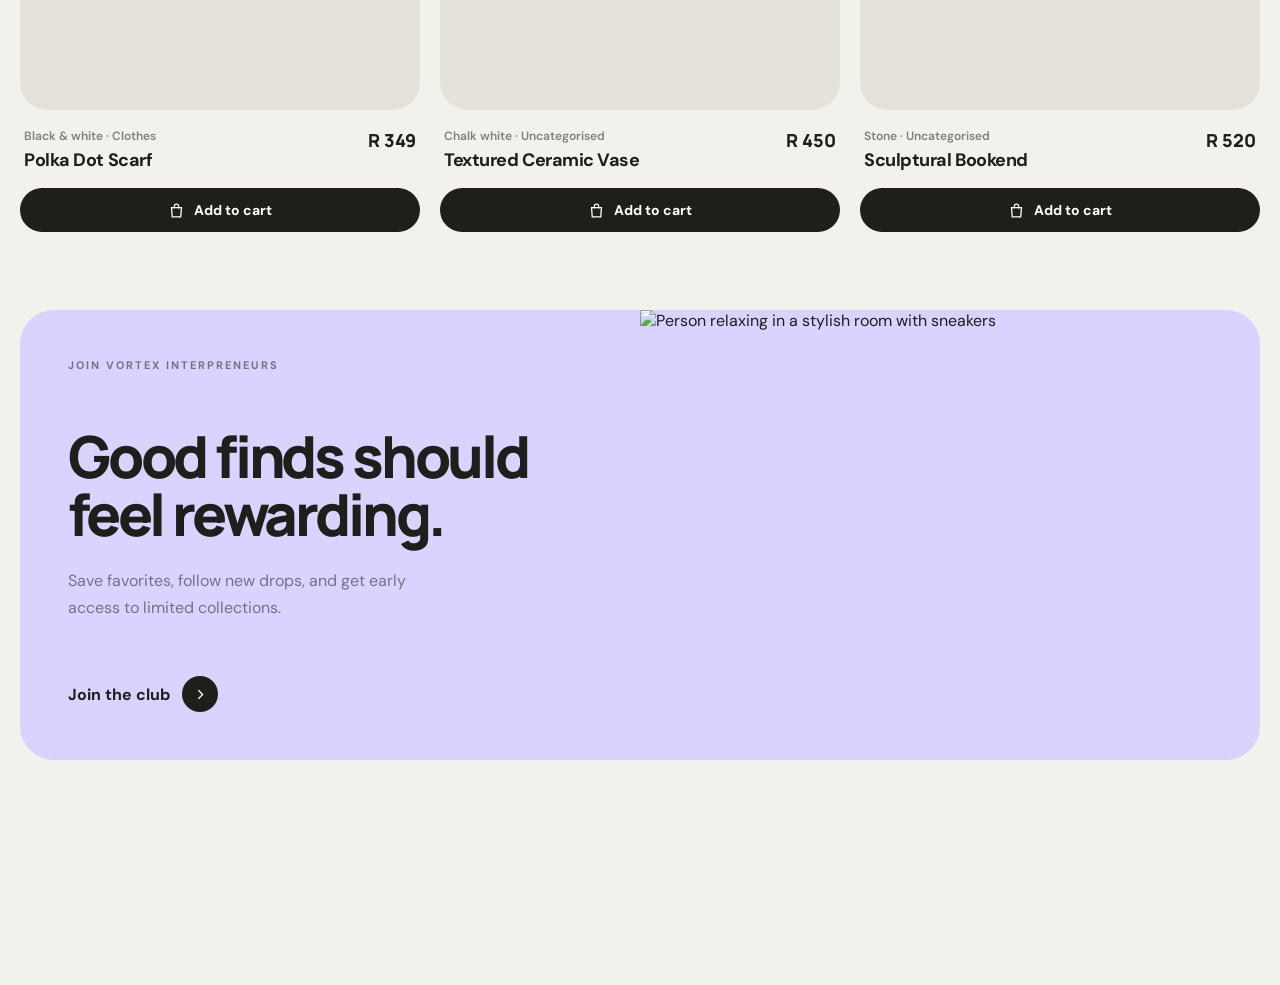
==== commit 6da8a9ef: "remake 4" ====
--- a/frontend/index.html
+++ b/frontend/index.html
@@ -18,7 +18,7 @@
           <path d="m18.5 14 .7 1.8 1.8.7-1.8.7-.7 1.8-.7-1.8-1.8-.7 1.8-.7.7-1.8Z"/>
         </svg>
       </span>
-      Vortex Market
+      Vertex Market
     </button>
 
     <div class="header-actions">
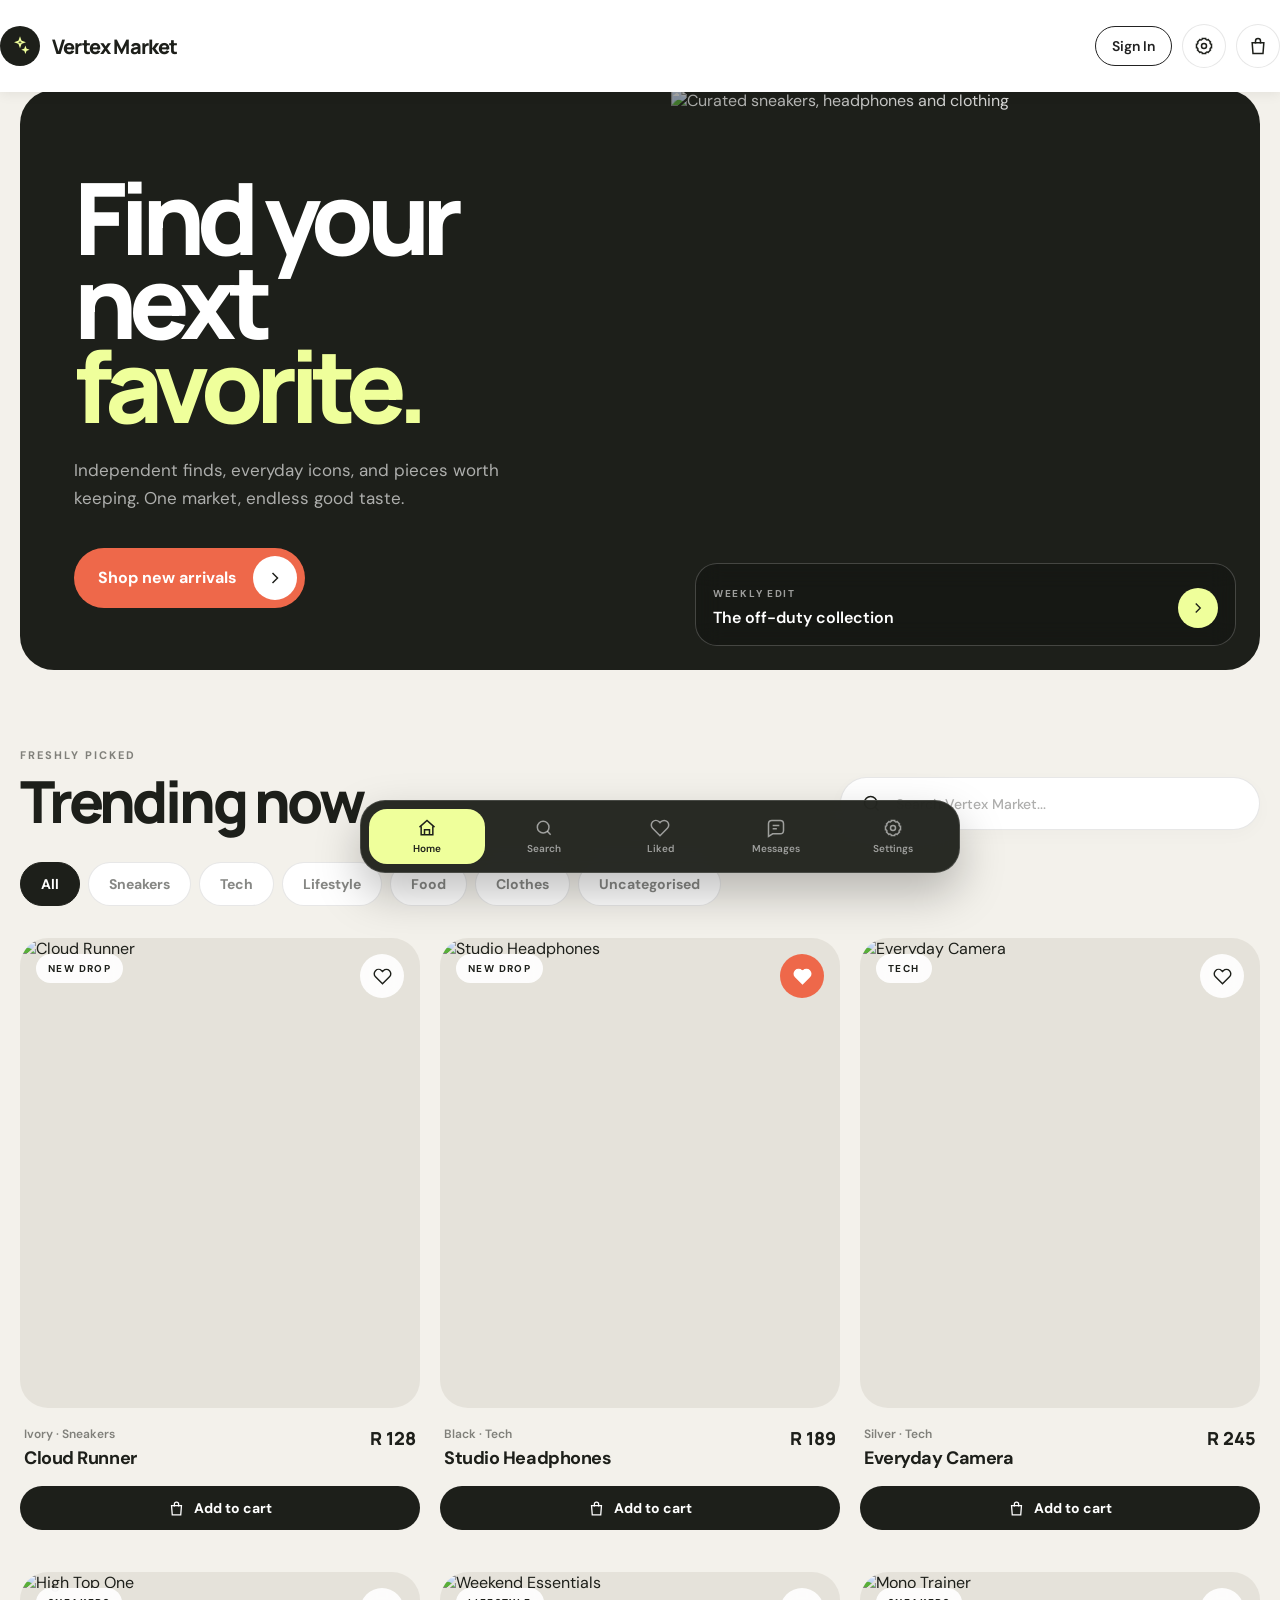
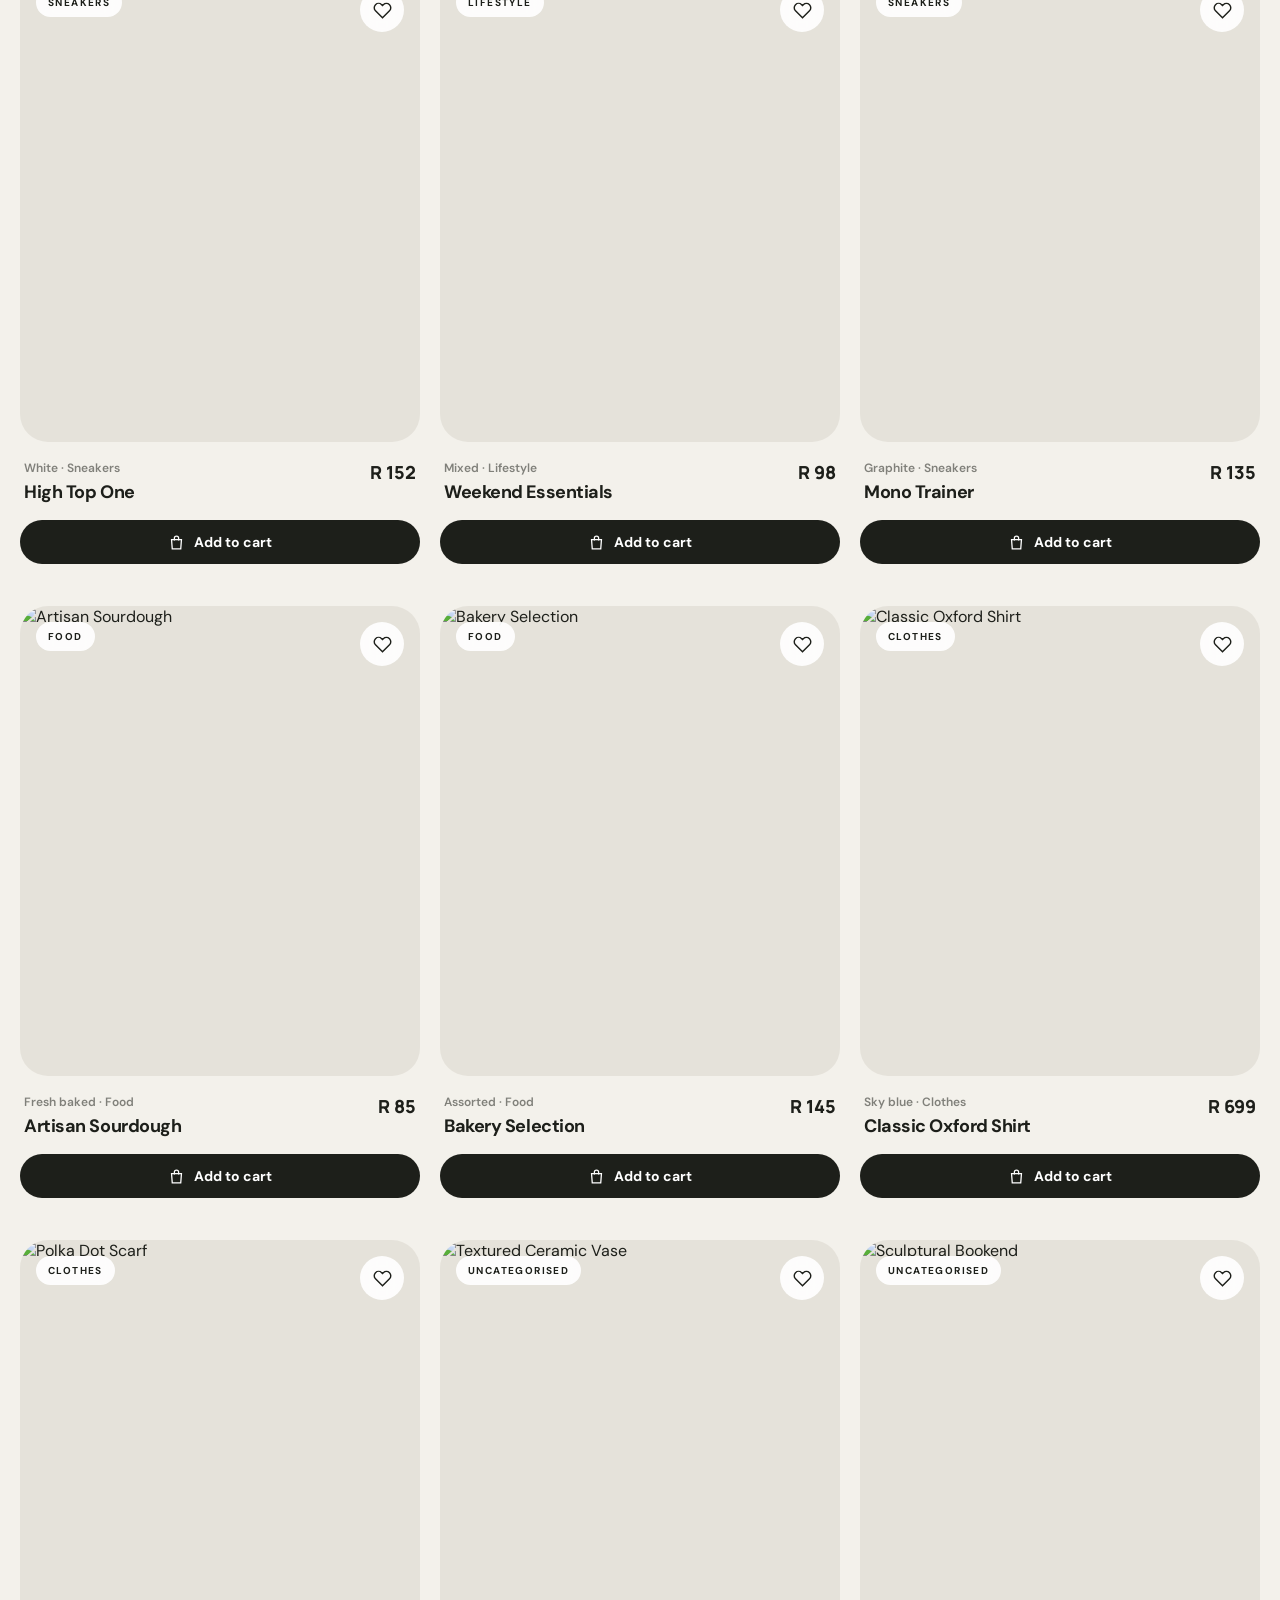
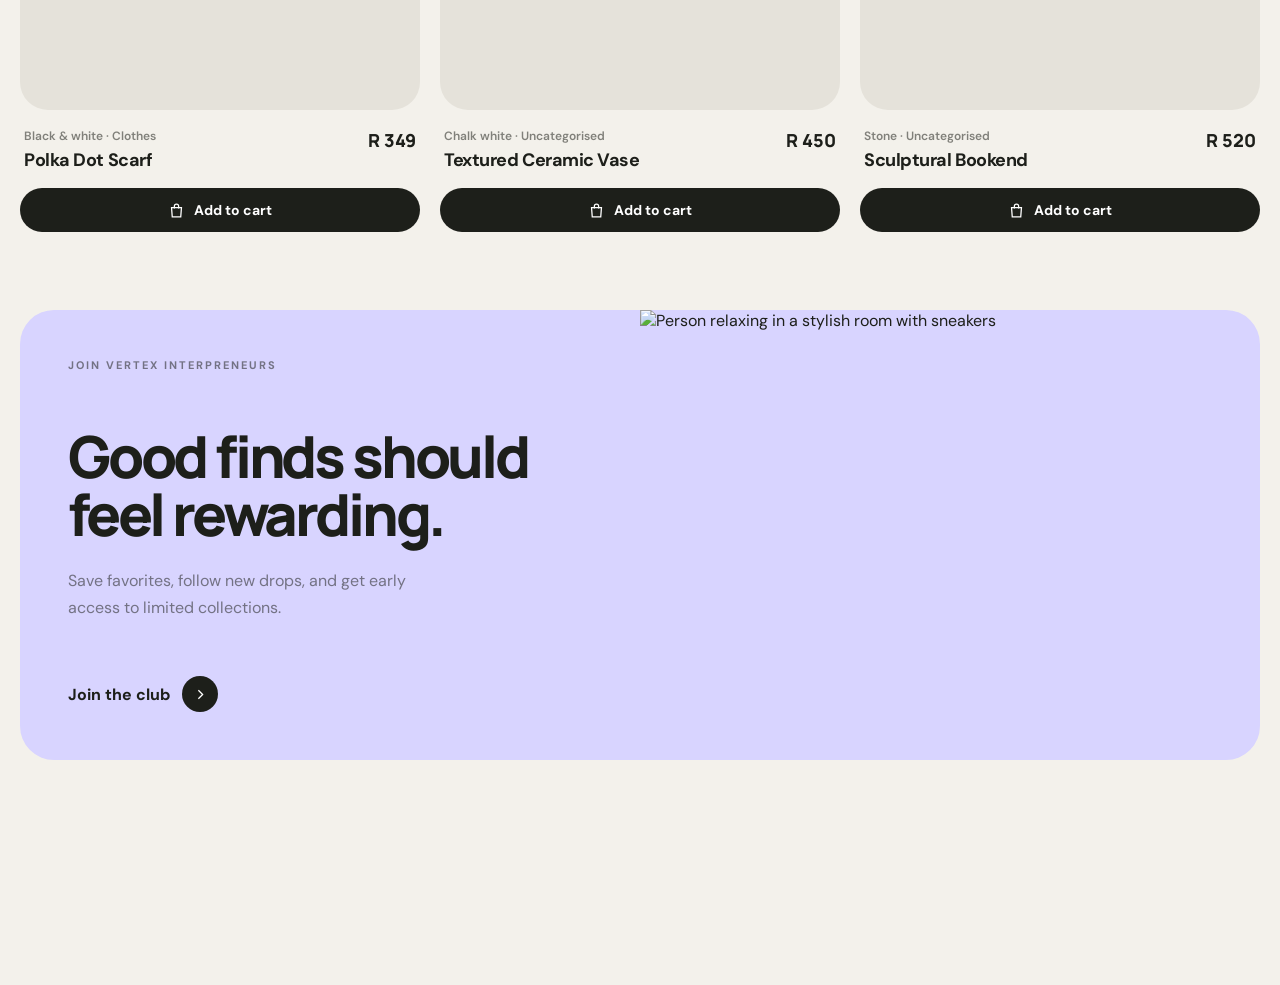
==== commit 79e82c78: "pp1" ====
--- a/frontend/index.html
+++ b/frontend/index.html
@@ -4,8 +4,8 @@
 <head>
   <meta charset="UTF-8" />
   <meta name="viewport" content="width=device-width, initial-scale=1.0" />
-  <meta name="description" content="Vortex Market — curated sneakers, tech, and lifestyle finds." />
-  <title>Vortex Market</title>
+  <meta name="description" content="Vertex Market — curated sneakers, tech, and lifestyle finds." />
+  <title>Vertex Market</title>
   <link rel="stylesheet" href="css/style.css" />
 </head>
 
@@ -94,7 +94,7 @@
             <circle cx="11" cy="11" r="7"/>
             <path d="m20 20-4-4"/>
           </svg>
-          <input id="searchInput" type="search" placeholder="Search Vortex Market..." aria-label="Search the market"/>
+          <input id="searchInput" type="search" placeholder="Search Vertex Market..." aria-label="Search the market"/>
         </label>
       </div>
 
@@ -119,7 +119,7 @@
     <section class="promo">
       <div class="promo-copy">
         <button class="eyebrow promo-account-link open-account" type="button">
-          Join Vortex Interpreneurs
+          Join Vertex Interpreneurs
         </button>
         <div>
           <h2>Good finds should feel rewarding.</h2>
@@ -181,16 +181,16 @@
 
         <label>
           Password
-          <input name="password" type="password" placeholder="At least 6 characters" minlength="6" autocomplete="new-password" required/>
+          <input name="password" type="password" placeholder="At least 8 characters" minlength="8" autocomplete="new-password" required/>
         </label>
 
         <label>
           Confirm password
-          <input name="confirmPassword" type="password" placeholder="Enter your password again" minlength="6" autocomplete="new-password" required/>
+          <input name="confirmPassword" type="password" placeholder="Enter your password again" minlength="8" autocomplete="new-password" required/>
         </label>
 
         <button class="submit-button" type="submit">Create my account</button>
-        <p class="form-note">By joining, you agree to the Vortex Market terms.</p>
+        <p class="form-note">By joining, you agree to the Vertex Market terms.</p>
       </form>
     </section>
   </div>
--- a/frontend/css/style.css
+++ b/frontend/css/style.css
@@ -1,6 +1,6 @@
 @import url("https://fonts.googleapis.com/css2?family=DM+Sans:wght@400;500;600;700&family=Manrope:wght@600;700;800&display=swap");
 
-/* 1. Global settings and base styles */
+
 :root {
   --ink: #1d1f1a;
   --paper: #f3f1eb;
@@ -57,7 +57,7 @@
   margin-inline: auto;
 }
 
-/* 2. Header and action buttons */
+
 .header {
   display: flex;
   align-items: center;
@@ -153,7 +153,7 @@
   display: grid;
 }
 
-/* 3. Hero section */
+
 .hero {
   display: grid;
   min-height: 580px;
@@ -304,7 +304,7 @@
   color: var(--ink);
 }
 
-/* 4. Product catalogue, search, and filters */
+
 .products-section {
   padding-block: 78px;
   scroll-margin-top: 24px;
@@ -546,7 +546,7 @@
   font-size: 14px;
 }
 
-/* 5. Promotional section */
+
 .promo {
   display: grid;
   overflow: hidden;
@@ -616,7 +616,7 @@
   object-fit: cover;
 }
 
-/* 6. Fixed bottom navigation */
+
 .bottom-nav {
   position: fixed;
   z-index: 40;
@@ -662,7 +662,7 @@
   fill: currentColor;
 }
 
-/* 7. Settings panel */
+
 .settings-panel {
   position: fixed;
   z-index: 55;
@@ -719,7 +719,7 @@
   accent-color: var(--orange);
 }
 
-/* 8. Account modal and form */
+
 .modal-backdrop {
   position: fixed;
   z-index: 60;
@@ -797,7 +797,7 @@
   text-align: center;
 }
 
-/* 9. Toast notifications and small animations */
+
 .toast {
   position: fixed;
   z-index: 80;
@@ -823,7 +823,7 @@
   flex: 0 0 auto;
 }
 
-/* 10. Animations */
+
 @keyframes reveal {
   from {
     transform: translateY(15px);
@@ -835,7 +835,7 @@
   }
 }
 
-/* 11. Responsive layout: tablets and small screens */
+
 @media (max-width: 900px) {
   .hero {
     grid-template-columns: 1fr;
@@ -928,7 +928,7 @@
   }
 }
 
-/* 12. Accessibility: respect reduced-motion preferences */
+
 @media (prefers-reduced-motion: reduce) {
   *,
   *::before,
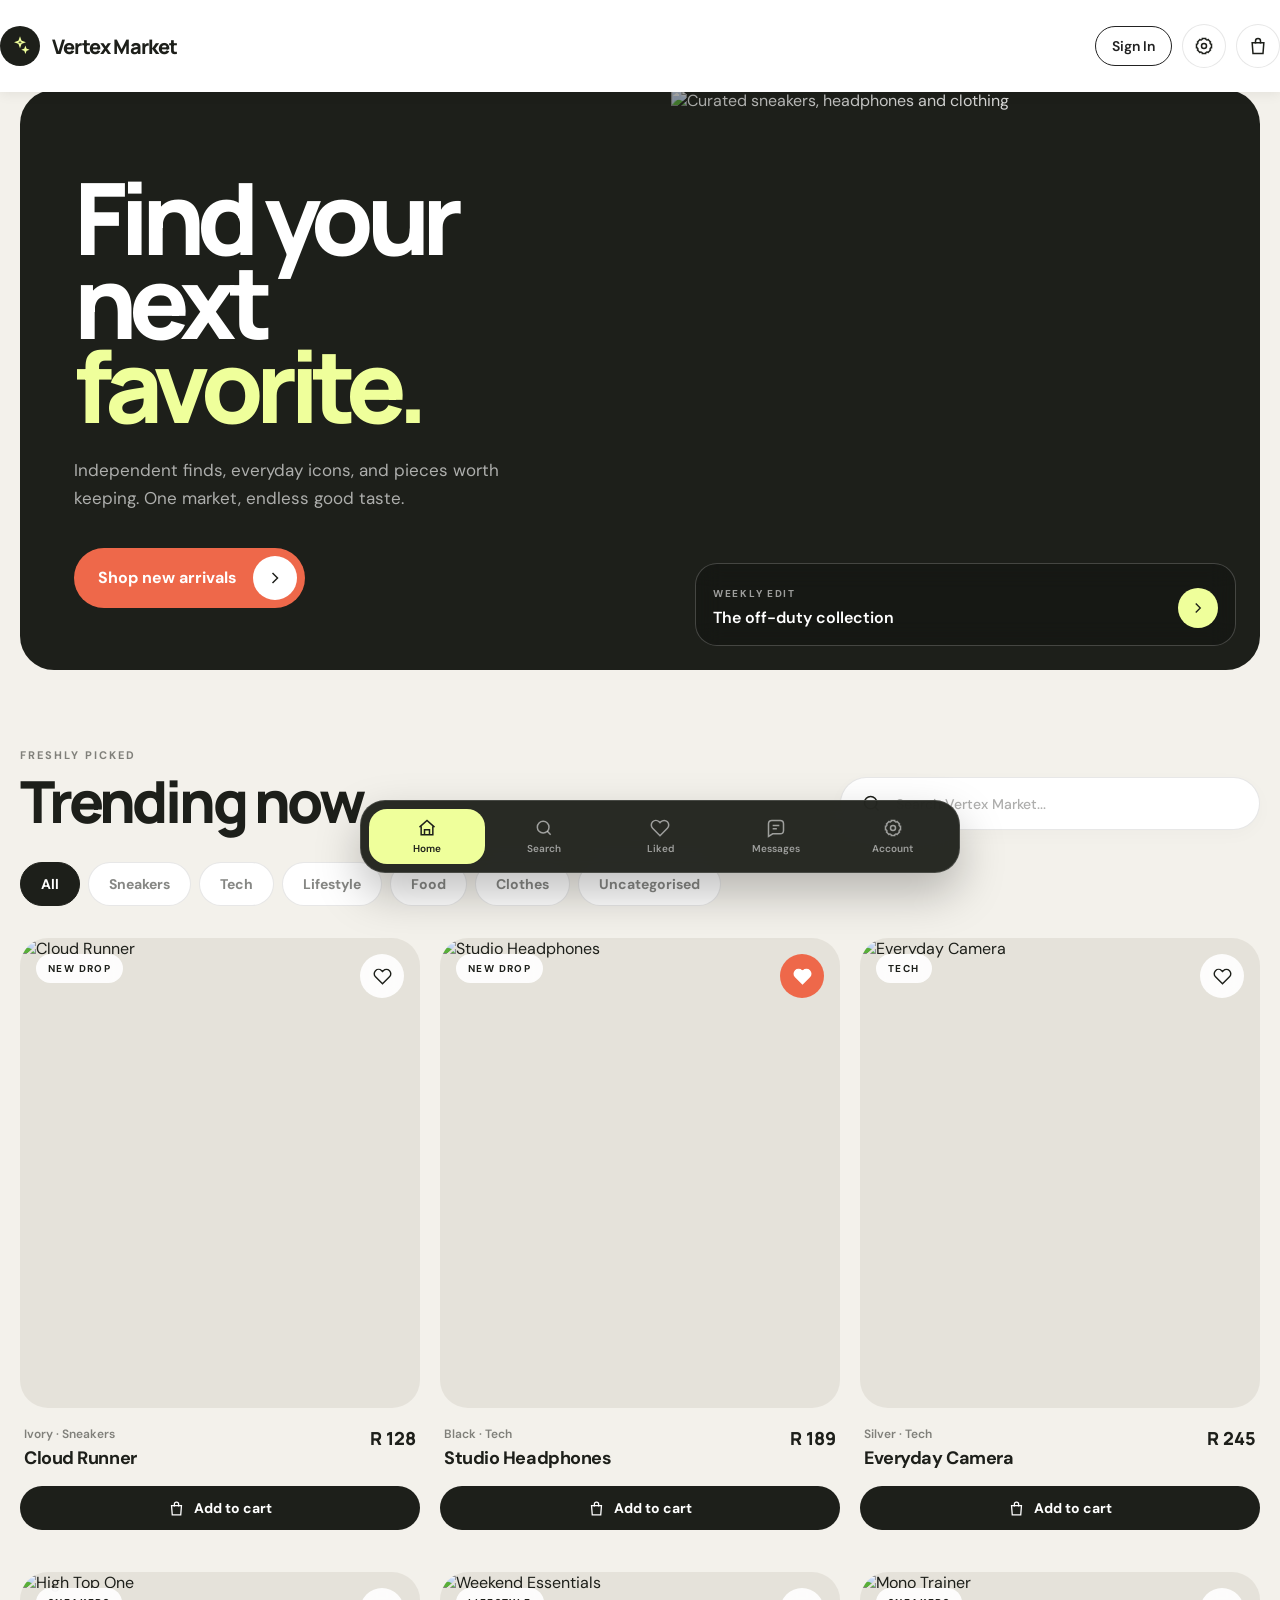
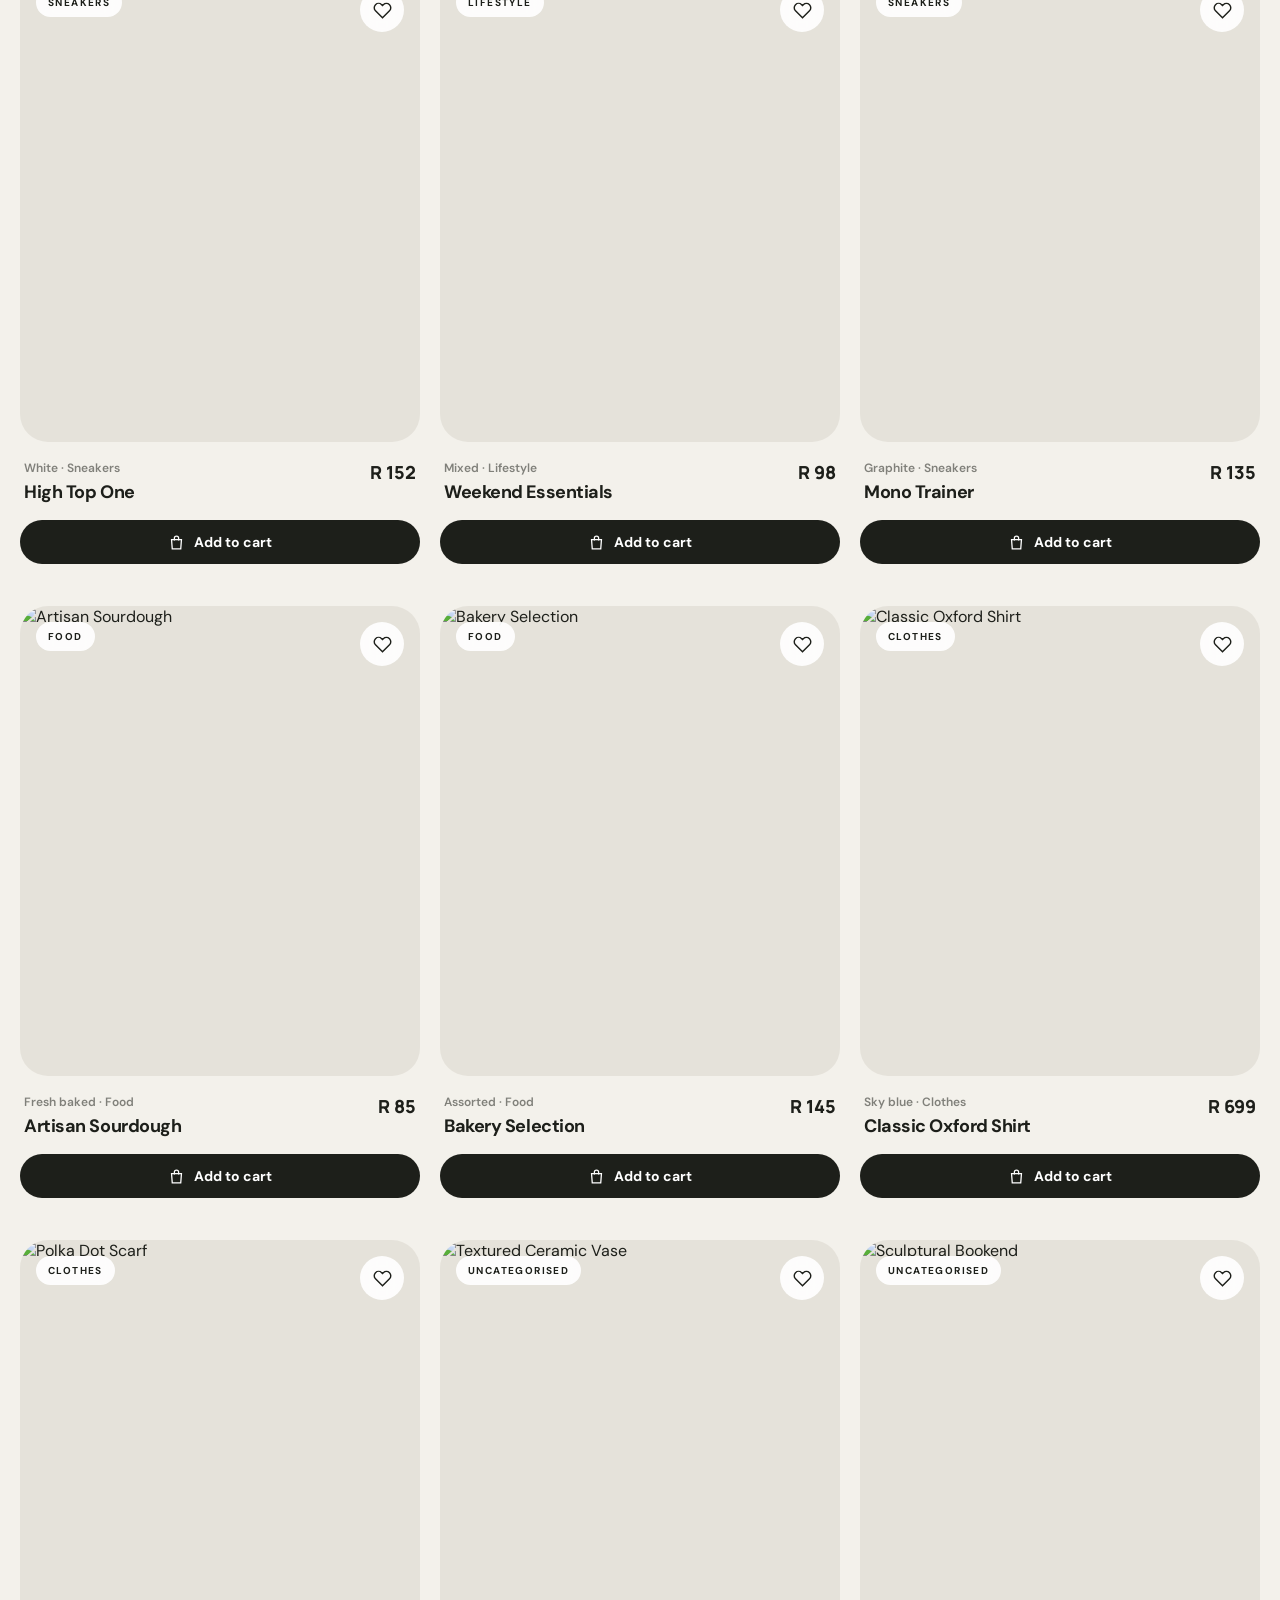
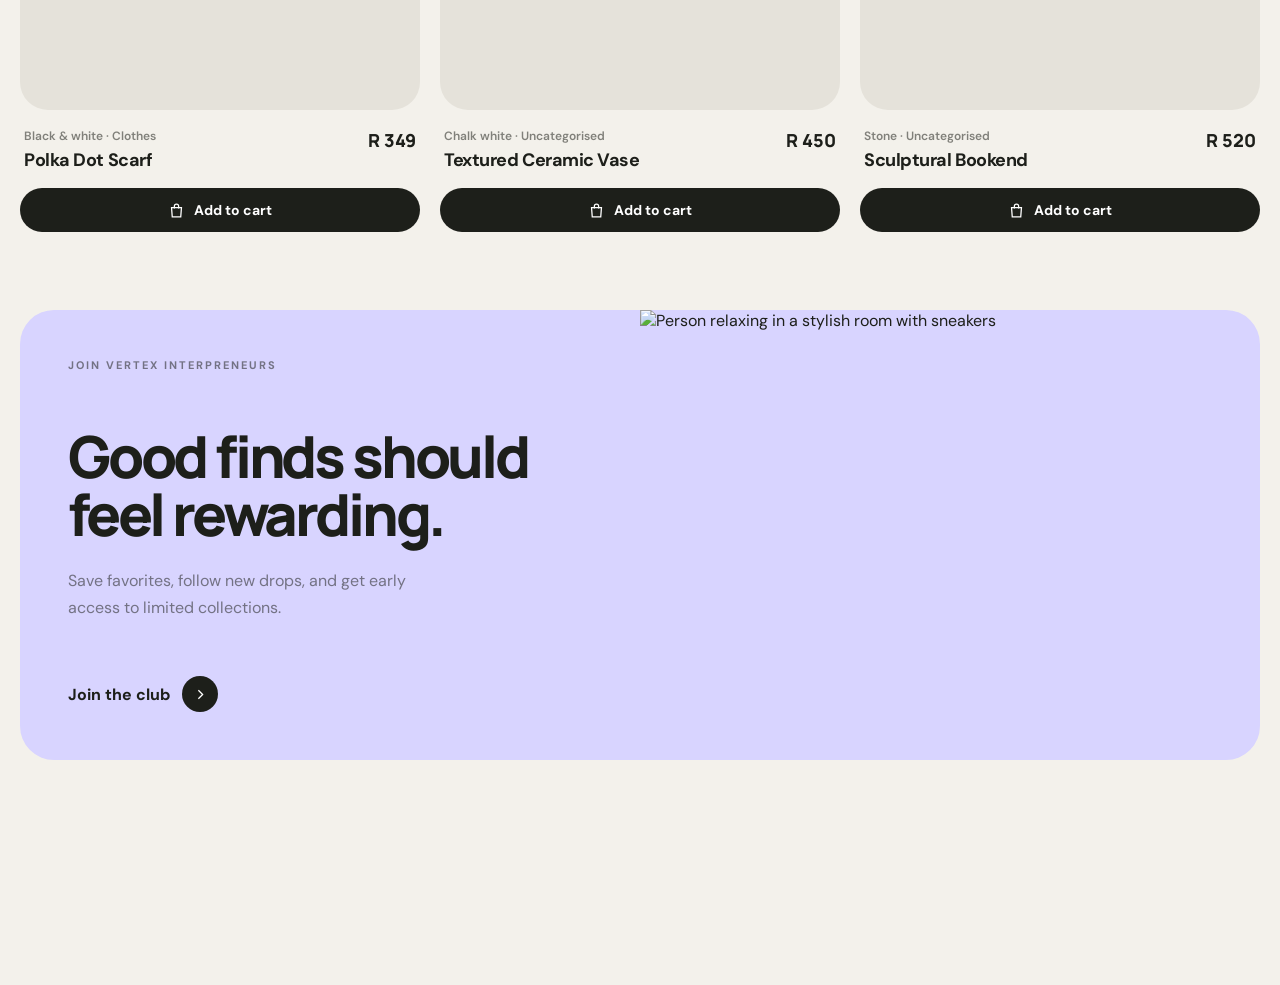
==== commit aa42e062: "to settings" ====
--- a/frontend/index.html
+++ b/frontend/index.html
@@ -232,7 +232,7 @@
         <circle cx="12" cy="12" r="3"/>
         <path d="M19.4 15a1.7 1.7 0 0 0 .34 1.88l-2.83 2.83A1.7 1.7 0 0 0 15 19.4 1.7 1.7 0 0 0 14 21h-4a1.7 1.7 0 0 0-1.06-1.6 1.7 1.7 0 0 0-1.88.34l-2.83-2.83A1.7 1.7 0 0 0 4.6 15 1.7 1.7 0 0 0 3 14v-4a1.7 1.7 0 0 0 1.6-1.06 1.7 1.7 0 0 0-.34-1.88l2.83-2.83A1.7 1.7 0 0 0 9 4.6 1.7 1.7 0 0 0 10 3h4a1.7 1.7 0 0 0 1.06 1.6 1.7 1.7 0 0 0 1.88-.34l2.83 2.83A1.7 1.7 0 0 0 19.4 9 1.7 1.7 0 0 0 21 10v4a1.7 1.7 0 0 0-1.6 1Z"/>
       </svg>
-      Settings
+      Account
     </button>
   </nav>
 
